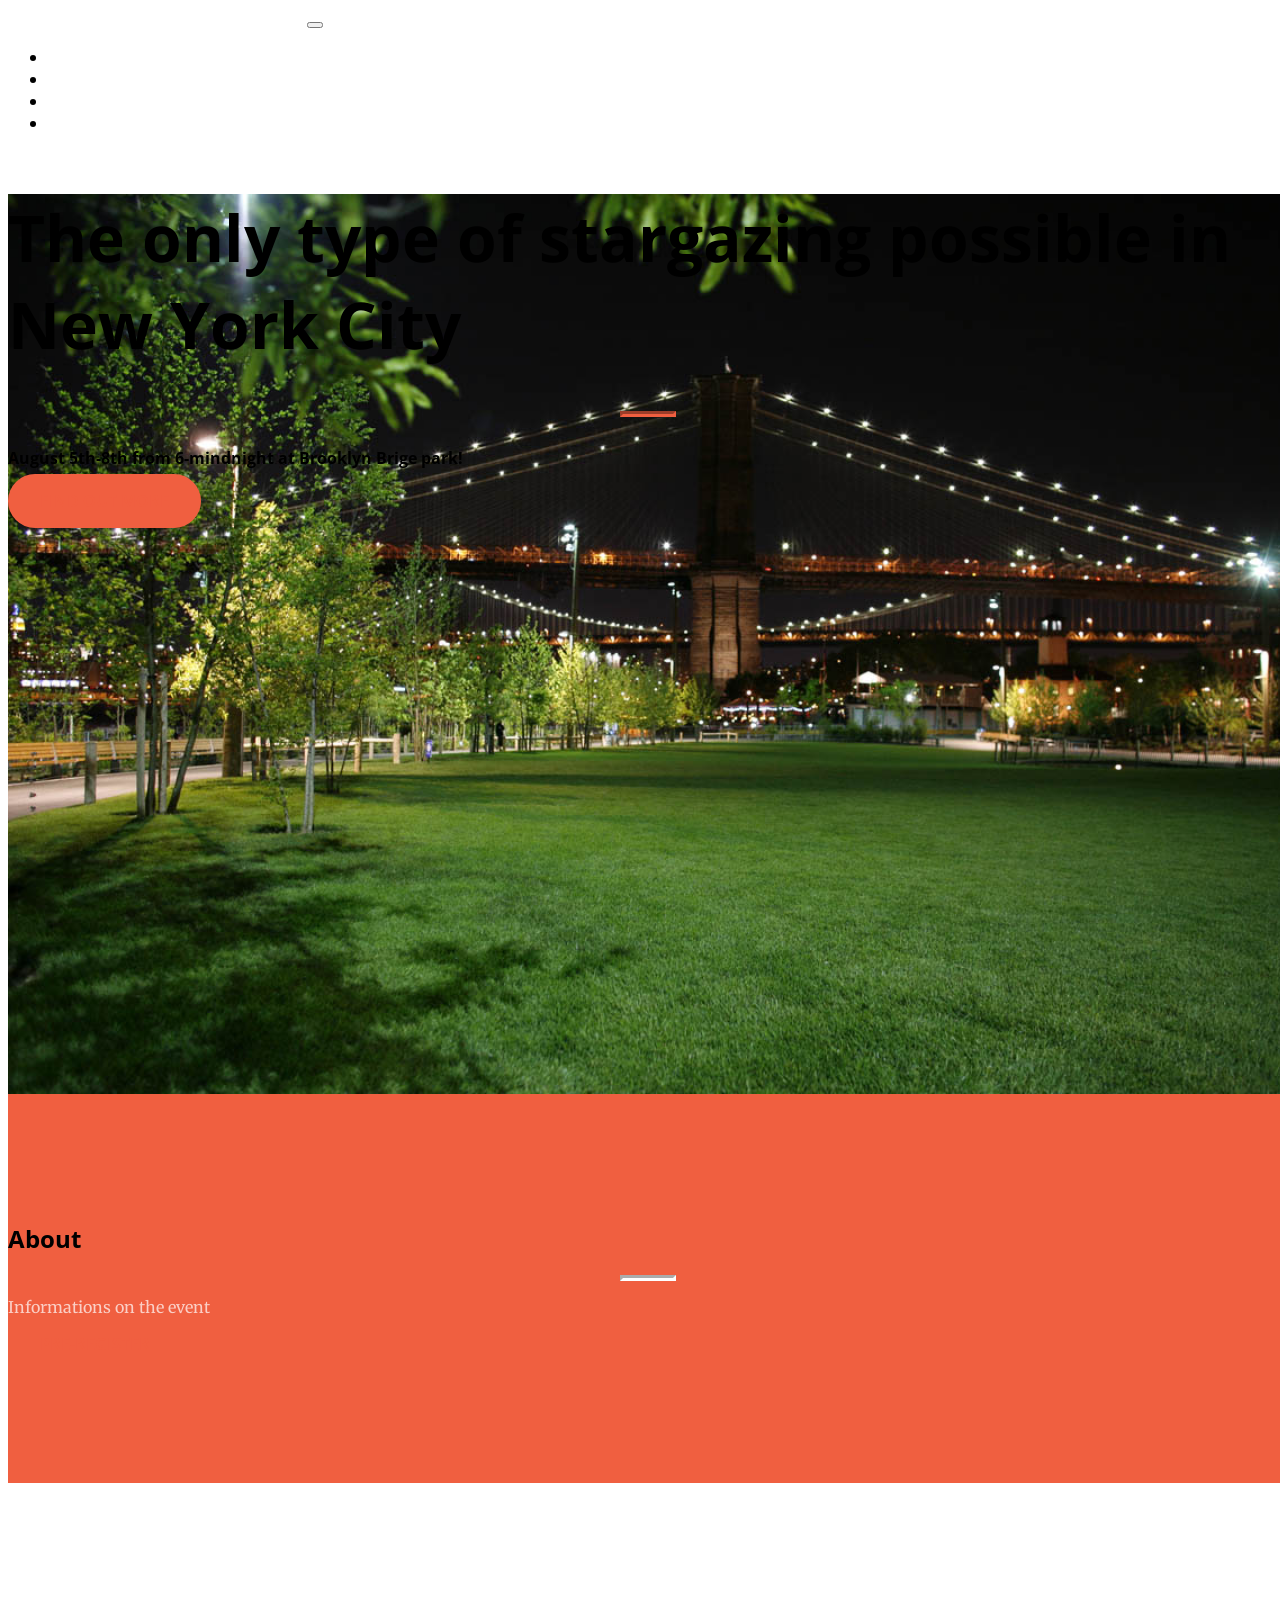
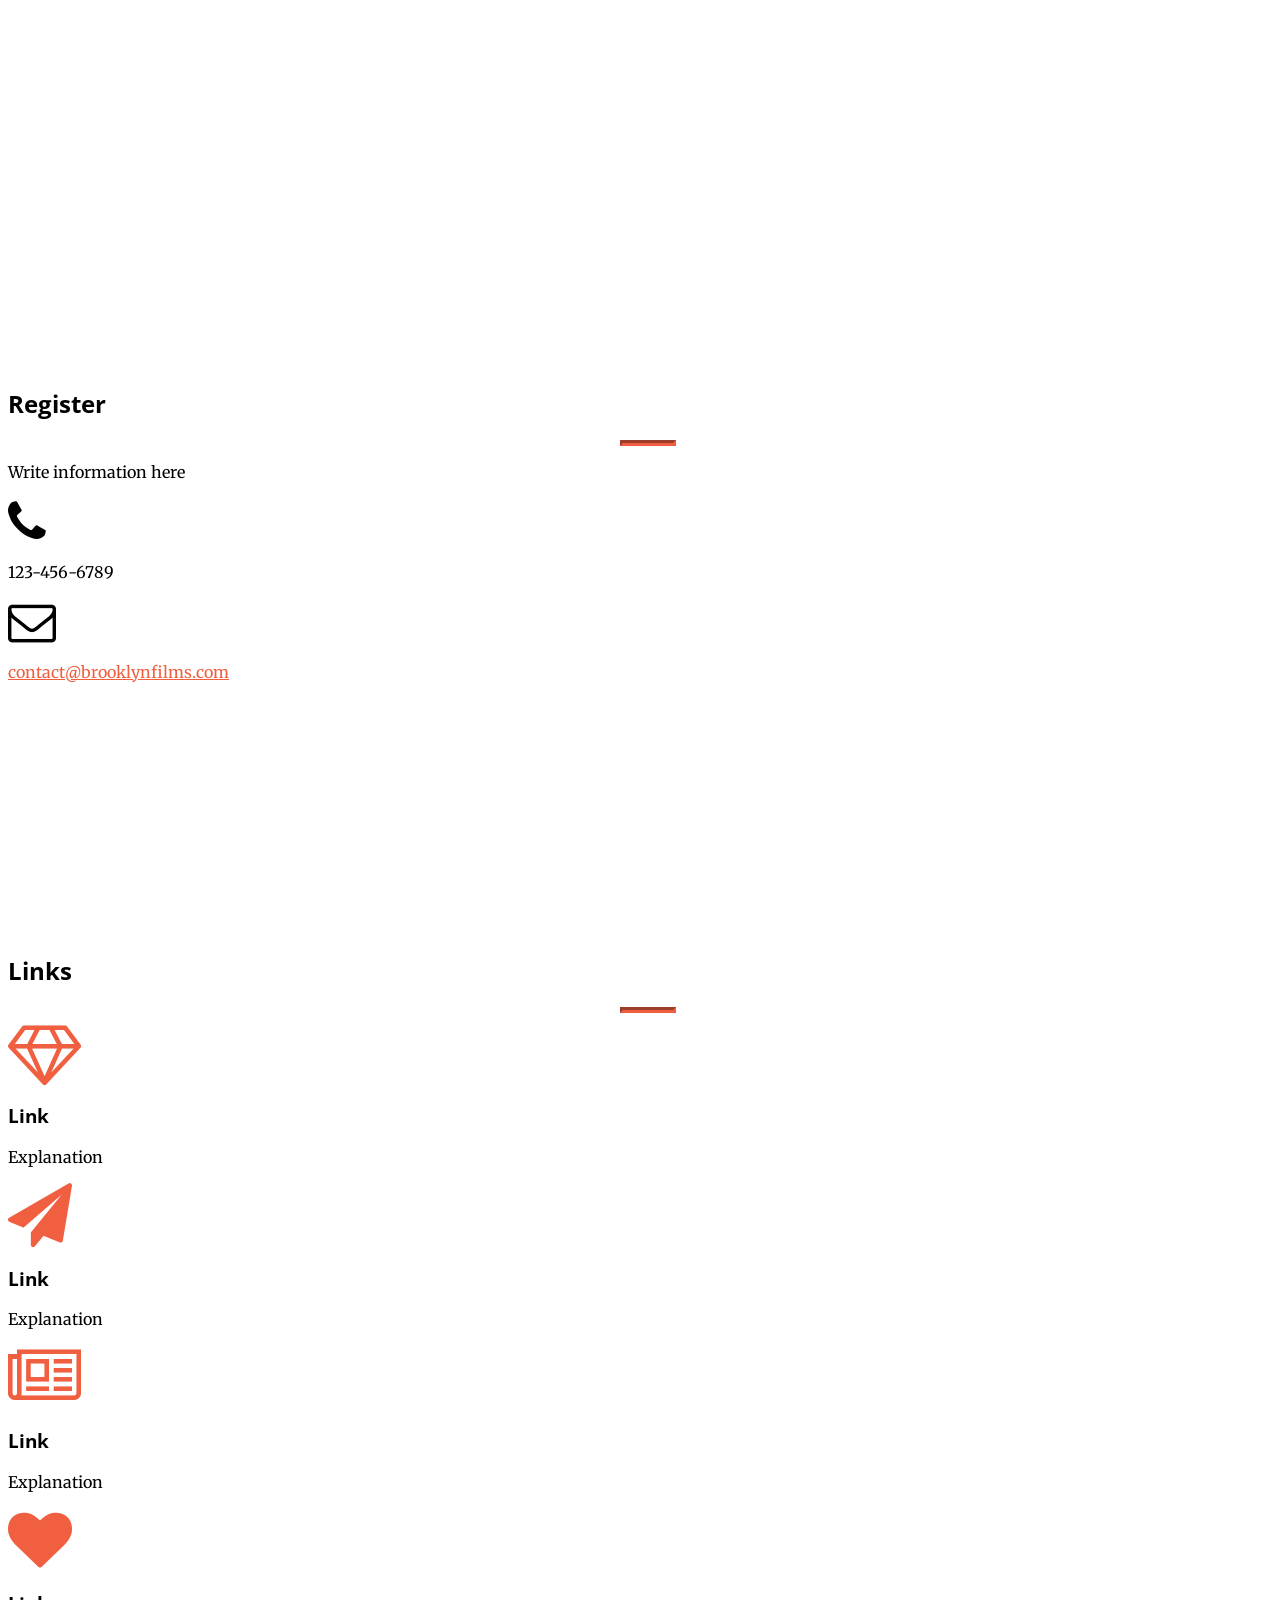
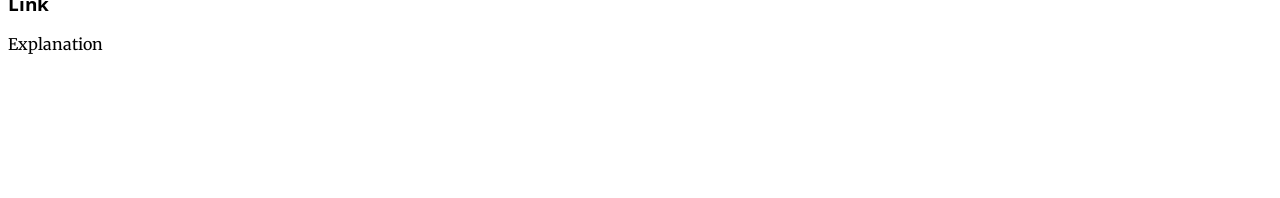
==== index.html @ 77ac8c04 "first commit" ====
<!DOCTYPE html>
<html lang="en">

  <head>

    <meta charset="utf-8">
    <meta name="viewport" content="width=device-width, initial-scale=1, shrink-to-fit=no">
    <meta name="description" content="">
    <meta name="author" content="">

    <title>Brooklyn Outdoor Film Festival</title>

    <!-- Bootstrap core CSS -->
    <link href="vendor/bootstrap/css/bootstrap.min.css" rel="stylesheet">

    <!-- Custom fonts for this template -->
    <link href="vendor/font-awesome/css/font-awesome.min.css" rel="stylesheet" type="text/css">
    <link href='https://fonts.googleapis.com/css?family=Open+Sans:300italic,400italic,600italic,700italic,800italic,400,300,600,700,800' rel='stylesheet' type='text/css'>
    <link href='https://fonts.googleapis.com/css?family=Merriweather:400,300,300italic,400italic,700,700italic,900,900italic' rel='stylesheet' type='text/css'>

    <!-- Plugin CSS -->
    <link href="vendor/magnific-popup/magnific-popup.css" rel="stylesheet">

    <!-- Custom styles for this template -->
    <link href="css/creative.css" rel="stylesheet">

  </head>

  <body id="page-top">

    <!-- Navigation -->
    <nav class="navbar navbar-expand-lg navbar-light fixed-top" id="mainNav">
      <div class="container">
        <a class="navbar-brand js-scroll-trigger" href="#page-top">Brooklyn Outdoor Film Festival</a>
        <button class="navbar-toggler navbar-toggler-right" type="button" data-toggle="collapse" data-target="#navbarResponsive" aria-controls="navbarResponsive" aria-expanded="false" aria-label="Toggle navigation">
          <span class="navbar-toggler-icon"></span>
        </button>
        <div class="collapse navbar-collapse" id="navbarResponsive">
          <ul class="navbar-nav ml-auto">
            <li class="nav-item">
              <a class="nav-link js-scroll-trigger" href="#about">About</a>
            </li>
            
            <li class="nav-item">
              <a class="nav-link js-scroll-trigger" href="#films">Films</a>
            </li>
            <li class="nav-item">
              <a class="nav-link js-scroll-trigger" href="#register">Register</a>
            </li><li class="nav-item">
              <a class="nav-link js-scroll-trigger" href="#links">links</a>
            </li>
          </ul>
        </div>
      </div>
    </nav>

    <header class="masthead text-center text-white d-flex">
      <div class="container my-auto">
        <div class="row">
          <div class="col-lg-10 mx-auto">
            <h1 class="text-uppercase">
              <strong>The only type of stargazing possible in New York City</strong>
            </h1>
            <hr>
          </div>
          <div class="col-lg-8 mx-auto">
            <h4 class=" mb-5">August 5th-8th from 6-mindnight at Brooklyn Brige park!</h4>
            <a class="btn btn-primary btn-xl js-scroll-trigger" href="#about">Find Out More</a>
          </div>
        </div>
      </div>
    </header>

    <section class="bg-primary" id="about">
      <div class="container">
        <div class="row">
          <div class="col-lg-8 mx-auto text-center">
            <h2 class="section-heading text-white">About</h2>
            <hr class="light my-4">
            <p class="text-faded mb-4">Informations on the event</p>
            <a class="btn btn-light btn-xl js-scroll-trigger" href="#contact">Pre-Register</a>
          </div>
        </div>
      </div>
    </section>

    

    <section class="p-0" id="films">
      <div class="container-fluid p-0">
        <div class="row no-gutters popup-gallery">
          <div class="col-lg-4 col-sm-6">
            <a class="portfolio-box" href="img/portfolio/fullsize/1.jpg">
              <img class="img-fluid" src="img/portfolio/thumbnails/1.jpg" alt="">
              <div class="portfolio-box-caption">
                <div class="portfolio-box-caption-content">
                  <div class="project-category text-faded">
                    Category
                  </div>
                  <div class="project-name">
                    Project Name
                  </div>
                </div>
              </div>
            </a>
          </div>
          <div class="col-lg-4 col-sm-6">
            <a class="portfolio-box" href="img/portfolio/fullsize/2.jpg">
              <img class="img-fluid" src="img/portfolio/thumbnails/2.jpg" alt="">
              <div class="portfolio-box-caption">
                <div class="portfolio-box-caption-content">
                  <div class="project-category text-faded">
                    Category
                  </div>
                  <div class="project-name">
                    Project Name
                  </div>
                </div>
              </div>
            </a>
          </div>
          <div class="col-lg-4 col-sm-6">
            <a class="portfolio-box" href="img/portfolio/fullsize/3.jpg">
              <img class="img-fluid" src="img/portfolio/thumbnails/3.jpg" alt="">
              <div class="portfolio-box-caption">
                <div class="portfolio-box-caption-content">
                  <div class="project-category text-faded">
                    Category
                  </div>
                  <div class="project-name">
                    Project Name
                  </div>
                </div>
              </div>
            </a>
          </div>
          <div class="col-lg-4 col-sm-6">
            <a class="portfolio-box" href="img/portfolio/fullsize/4.jpg">
              <img class="img-fluid" src="img/portfolio/thumbnails/4.jpg" alt="">
              <div class="portfolio-box-caption">
                <div class="portfolio-box-caption-content">
                  <div class="project-category text-faded">
                    Category
                  </div>
                  <div class="project-name">
                    Project Name
                  </div>
                </div>
              </div>
            </a>
          </div>
          <div class="col-lg-4 col-sm-6">
            <a class="portfolio-box" href="img/portfolio/fullsize/5.jpg">
              <img class="img-fluid" src="img/portfolio/thumbnails/5.jpg" alt="">
              <div class="portfolio-box-caption">
                <div class="portfolio-box-caption-content">
                  <div class="project-category text-faded">
                    Category
                  </div>
                  <div class="project-name">
                    Project Name
                  </div>
                </div>
              </div>
            </a>
          </div>
          <div class="col-lg-4 col-sm-6">
            <a class="portfolio-box" href="img/portfolio/fullsize/6.jpg">
              <img class="img-fluid" src="img/portfolio/thumbnails/6.jpg" alt="">
              <div class="portfolio-box-caption">
                <div class="portfolio-box-caption-content">
                  <div class="project-category text-faded">
                    Category
                  </div>
                  <div class="project-name">
                    Project Name
                  </div>
                </div>
              </div>
            </a>
          </div>
        </div>
      </div>
    </section>

    <section id="register">
      <div class="container">
        <div class="row">
          <div class="col-lg-8 mx-auto text-center">
            <h2 class="section-heading">Register</h2>
            <hr class="my-4">
            <p class="mb-5">Write information here</p>
          </div>
        </div>
        <div class="row">
          <div class="col-lg-4 ml-auto text-center">
            <i class="fa fa-phone fa-3x mb-3 sr-contact"></i>
            <p>123-456-6789</p>
          </div>
          <div class="col-lg-4 mr-auto text-center">
            <i class="fa fa-envelope-o fa-3x mb-3 sr-contact"></i>
            <p>
              <a href="mailto:your-email@your-domain.com">contact@brooklynfilms.com</a>
            </p>
          </div>
        </div>
      </div>
    </section>
    
    <section id="links">
      <div class="container">
        <div class="row">
          <div class="col-lg-12 text-center">
            <h2 class="section-heading">Links</h2>
            <hr class="my-4">
          </div>
        </div>
      </div>
      <div class="container">
        <div class="row">
          <div class="col-lg-3 col-md-6 text-center">
            <div class="service-box mt-5 mx-auto">
              <i class="fa fa-4x fa-diamond text-primary mb-3 sr-icons"></i>
              <h3 class="mb-3">Link</h3>
              <p class="text-muted mb-0">Explanation</p>
            </div>
          </div>
          <div class="col-lg-3 col-md-6 text-center">
            <div class="service-box mt-5 mx-auto">
              <i class="fa fa-4x fa-paper-plane text-primary mb-3 sr-icons"></i>
              <h3 class="mb-3">Link</h3>
              <p class="text-muted mb-0">Explanation</p>
            </div>
          </div>
          <div class="col-lg-3 col-md-6 text-center">
            <div class="service-box mt-5 mx-auto">
              <i class="fa fa-4x fa-newspaper-o text-primary mb-3 sr-icons"></i>
              <h3 class="mb-3">Link</h3>
              <p class="text-muted mb-0">Explanation</p>
            </div>
          </div>
          <div class="col-lg-3 col-md-6 text-center">
            <div class="service-box mt-5 mx-auto">
              <i class="fa fa-4x fa-heart text-primary mb-3 sr-icons"></i>
              <h3 class="mb-3">Link</h3>
              <p class="text-muted mb-0">Explanation</p>
            </div>
          </div>
        </div>
      </div>
    </section>
    <!-- Bootstrap core JavaScript -->
    <script src="vendor/jquery/jquery.min.js"></script>
    <script src="vendor/bootstrap/js/bootstrap.bundle.min.js"></script>

    <!-- Plugin JavaScript -->
    <script src="vendor/jquery-easing/jquery.easing.min.js"></script>
    <script src="vendor/scrollreveal/scrollreveal.min.js"></script>
    <script src="vendor/magnific-popup/jquery.magnific-popup.min.js"></script>

    <!-- Custom scripts for this template -->
    <script src="js/creative.js"></script>

  </body>

</html>
---- css/creative.css ----
body,
html {
  width: 100%;
  height: 100%;
}

body {
  font-family: 'Merriweather', 'Helvetica Neue', Arial, sans-serif;
}

hr {
  max-width: 50px;
  border-width: 3px;
  border-color: #F05F40;
}

hr.light {
  border-color: #fff;
}

a {
  color: #F05F40;
  -webkit-transition: all 0.2s;
  -moz-transition: all 0.2s;
  transition: all 0.2s;
}

a:hover {
  color: #f05f40;
}

h1,
h2,
h3,
h4,
h5,
h6 {
  font-family: 'Open Sans', 'Helvetica Neue', Arial, sans-serif;
}

.bg-primary {
  background-color: #F05F40 !important;
}

.bg-dark {
  background-color: #212529 !important;
}

.text-faded {
  color: rgba(255, 255, 255, 0.7);
}

section {
  padding: 8rem 0;
}

.section-heading {
  margin-top: 0;
}

::-moz-selection {
  color: #fff;
  background: #212529;
  text-shadow: none;
}

::selection {
  color: #fff;
  background: #212529;
  text-shadow: none;
}

img::selection {
  color: #fff;
  background: transparent;
}

img::-moz-selection {
  color: #fff;
  background: transparent;
}

#mainNav {
  border-bottom: 1px solid rgba(33, 37, 41, 0.1);
  background-color: #fff;
  font-family: 'Open Sans', 'Helvetica Neue', Arial, sans-serif;
  -webkit-transition: all 0.2s;
  -moz-transition: all 0.2s;
  transition: all 0.2s;
}

#mainNav .navbar-brand {
  font-weight: 700;
  text-transform: uppercase;
  color: #F05F40;
  font-family: 'Open Sans', 'Helvetica Neue', Arial, sans-serif;
}

#mainNav .navbar-brand:focus, #mainNav .navbar-brand:hover {
  color: #f05f40;
}

#mainNav .navbar-nav > li.nav-item > a.nav-link,
#mainNav .navbar-nav > li.nav-item > a.nav-link:focus {
  font-size: .9rem;
  font-weight: 700;
  text-transform: uppercase;
  color: #212529;
}

#mainNav .navbar-nav > li.nav-item > a.nav-link:hover,
#mainNav .navbar-nav > li.nav-item > a.nav-link:focus:hover {
  color: #F05F40;
}

#mainNav .navbar-nav > li.nav-item > a.nav-link.active,
#mainNav .navbar-nav > li.nav-item > a.nav-link:focus.active {
  color: #F05F40 !important;
  background-color: transparent;
}

#mainNav .navbar-nav > li.nav-item > a.nav-link.active:hover,
#mainNav .navbar-nav > li.nav-item > a.nav-link:focus.active:hover {
  background-color: transparent;
}

@media (min-width: 992px) {
  #mainNav {
    border-color: transparent;
    background-color: transparent;
  }
  #mainNav .navbar-brand {
    color: rgba(255, 255, 255, 0.7);
  }
  #mainNav .navbar-brand:focus, #mainNav .navbar-brand:hover {
    color: #fff;
  }
  #mainNav .navbar-nav > li.nav-item > a.nav-link {
    padding: 0.5rem 1rem;
  }
  #mainNav .navbar-nav > li.nav-item > a.nav-link,
  #mainNav .navbar-nav > li.nav-item > a.nav-link:focus {
    color: rgba(255, 255, 255, 0.7);
  }
  #mainNav .navbar-nav > li.nav-item > a.nav-link:hover,
  #mainNav .navbar-nav > li.nav-item > a.nav-link:focus:hover {
    color: #fff;
  }
  #mainNav.navbar-shrink {
    border-bottom: 1px solid rgba(33, 37, 41, 0.1);
    background-color: #fff;
  }
  #mainNav.navbar-shrink .navbar-brand {
    color: #F05F40;
  }
  #mainNav.navbar-shrink .navbar-brand:focus, #mainNav.navbar-shrink .navbar-brand:hover {
    color: #f05f40;
  }
  #mainNav.navbar-shrink .navbar-nav > li.nav-item > a.nav-link,
  #mainNav.navbar-shrink .navbar-nav > li.nav-item > a.nav-link:focus {
    color: #212529;
  }
  #mainNav.navbar-shrink .navbar-nav > li.nav-item > a.nav-link:hover,
  #mainNav.navbar-shrink .navbar-nav > li.nav-item > a.nav-link:focus:hover {
    color: #F05F40;
  }
}

header.masthead {
  padding-top: 10rem;
  padding-bottom: calc(10rem - 56px);
  background-image: url("../img/header.jpg");
  background-position: center center;
  -webkit-background-size: cover;
  -moz-background-size: cover;
  -o-background-size: cover;
  background-size: cover;
}

header.masthead hr {
  margin-top: 30px;
  margin-bottom: 30px;
}

header.masthead h1 {
  font-size: 2rem;
}

header.masthead p {
  font-weight: 300;
}

@media (min-width: 768px) {
  header.masthead p {
    font-size: 1.15rem;
  }
}

@media (min-width: 992px) {
  header.masthead {
    height: 100vh;
    min-height: 650px;
    padding-top: 0;
    padding-bottom: 0;
  }
  header.masthead h1 {
    font-size: 3rem;
  }
}

@media (min-width: 1200px) {
  header.masthead h1 {
    font-size: 4rem;
  }
}

.service-box {
  max-width: 400px;
}

.portfolio-box {
  position: relative;
  display: block;
  max-width: 650px;
  margin: 0 auto;
}

.portfolio-box .portfolio-box-caption {
  position: absolute;
  bottom: 0;
  display: block;
  width: 100%;
  height: 100%;
  text-align: center;
  opacity: 0;
  color: #fff;
  background: rgba(240, 95, 64, 0.9);
  -webkit-transition: all 0.2s;
  -moz-transition: all 0.2s;
  transition: all 0.2s;
}

.portfolio-box .portfolio-box-caption .portfolio-box-caption-content {
  position: absolute;
  top: 50%;
  width: 100%;
  transform: translateY(-50%);
  text-align: center;
}

.portfolio-box .portfolio-box-caption .portfolio-box-caption-content .project-category,
.portfolio-box .portfolio-box-caption .portfolio-box-caption-content .project-name {
  padding: 0 15px;
  font-family: 'Open Sans', 'Helvetica Neue', Arial, sans-serif;
}

.portfolio-box .portfolio-box-caption .portfolio-box-caption-content .project-category {
  font-size: 14px;
  font-weight: 600;
  text-transform: uppercase;
}

.portfolio-box .portfolio-box-caption .portfolio-box-caption-content .project-name {
  font-size: 18px;
}

.portfolio-box:hover .portfolio-box-caption {
  opacity: 1;
}

.portfolio-box:focus {
  outline: none;
}

@media (min-width: 768px) {
  .portfolio-box .portfolio-box-caption .portfolio-box-caption-content .project-category {
    font-size: 16px;
  }
  .portfolio-box .portfolio-box-caption .portfolio-box-caption-content .project-name {
    font-size: 22px;
  }
}

.text-primary {
  color: #F05F40 !important;
}

.btn {
  font-weight: 700;
  text-transform: uppercase;
  border: none;
  border-radius: 300px;
  font-family: 'Open Sans', 'Helvetica Neue', Arial, sans-serif;
}

.btn-xl {
  padding: 1rem 2rem;
}

.btn-primary {
  background-color: #F05F40;
  border-color: #F05F40;
}

.btn-primary:hover, .btn-primary:focus, .btn-primary:active {
  color: #fff;
  background-color: #ee4b28 !important;
}

.btn-primary:active, .btn-primary:focus {
  box-shadow: 0 0 0 0.2rem rgba(240, 95, 64, 0.5) !important;
}
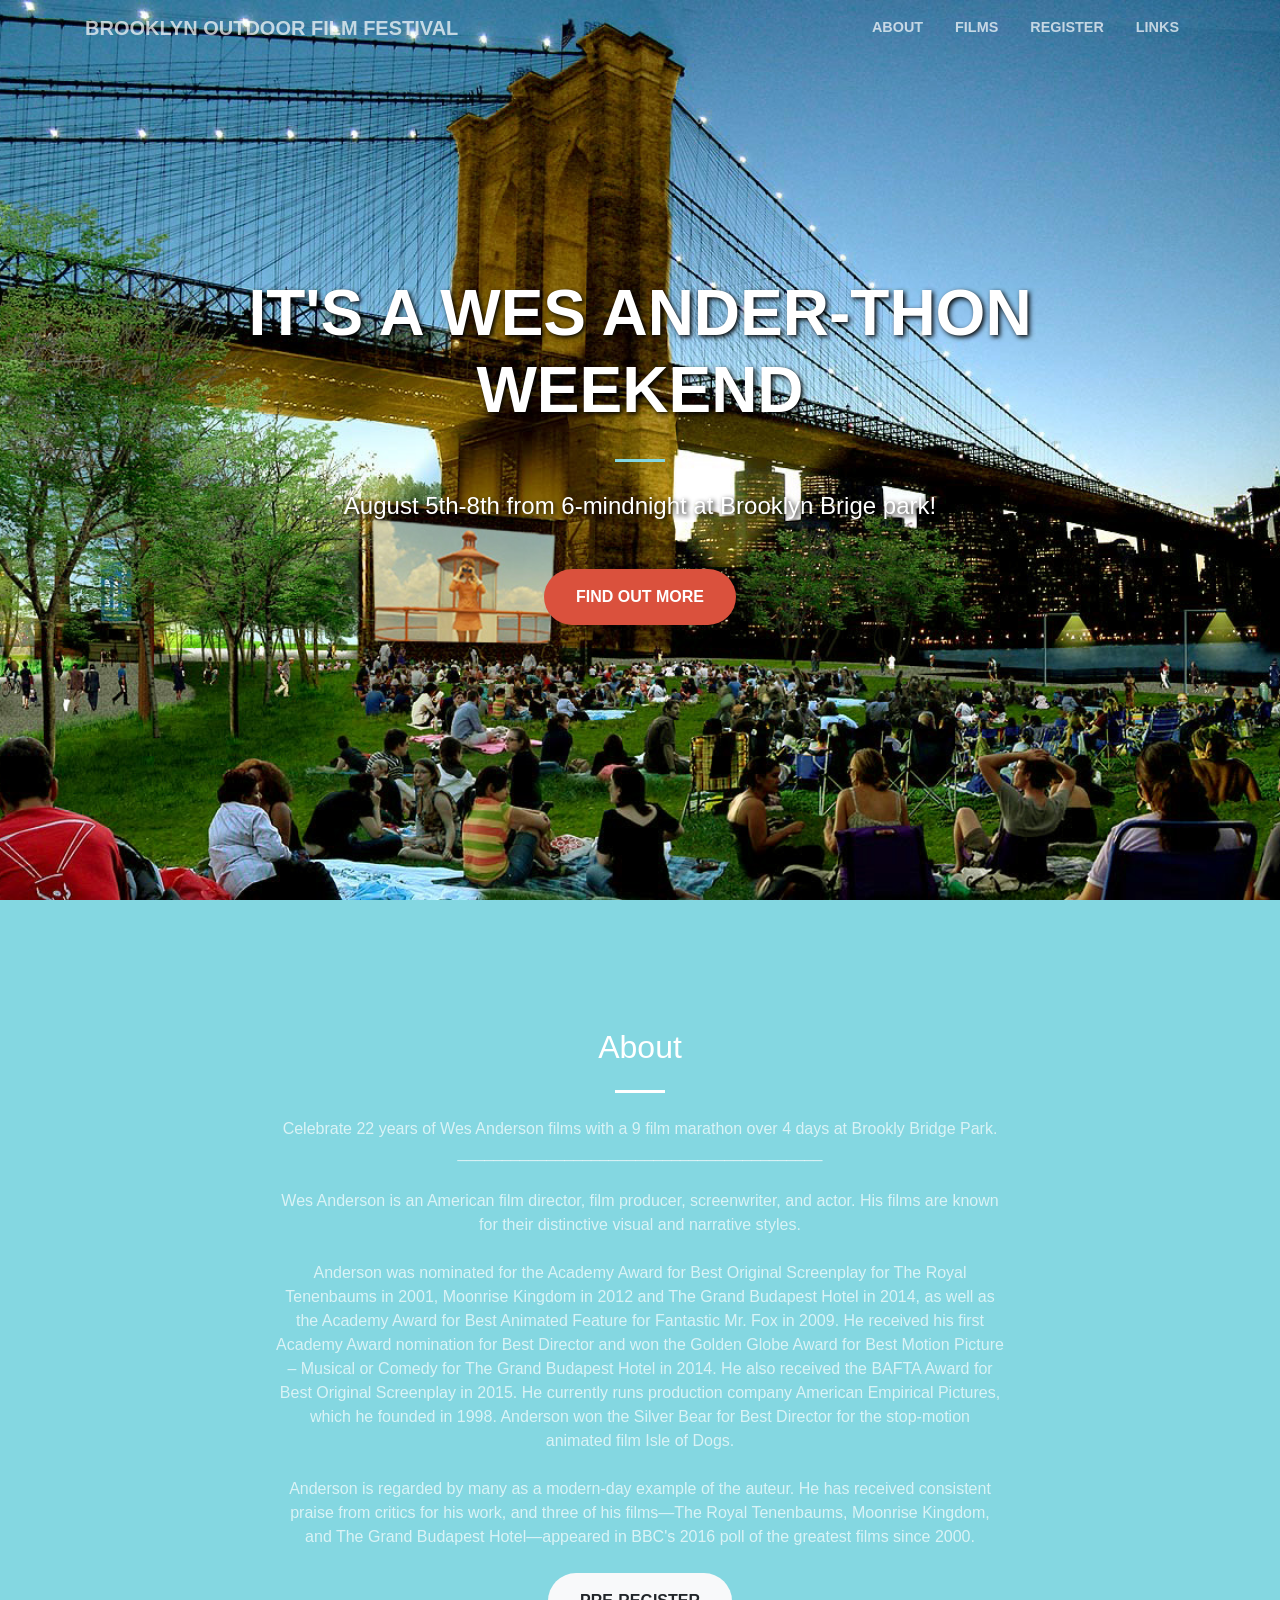
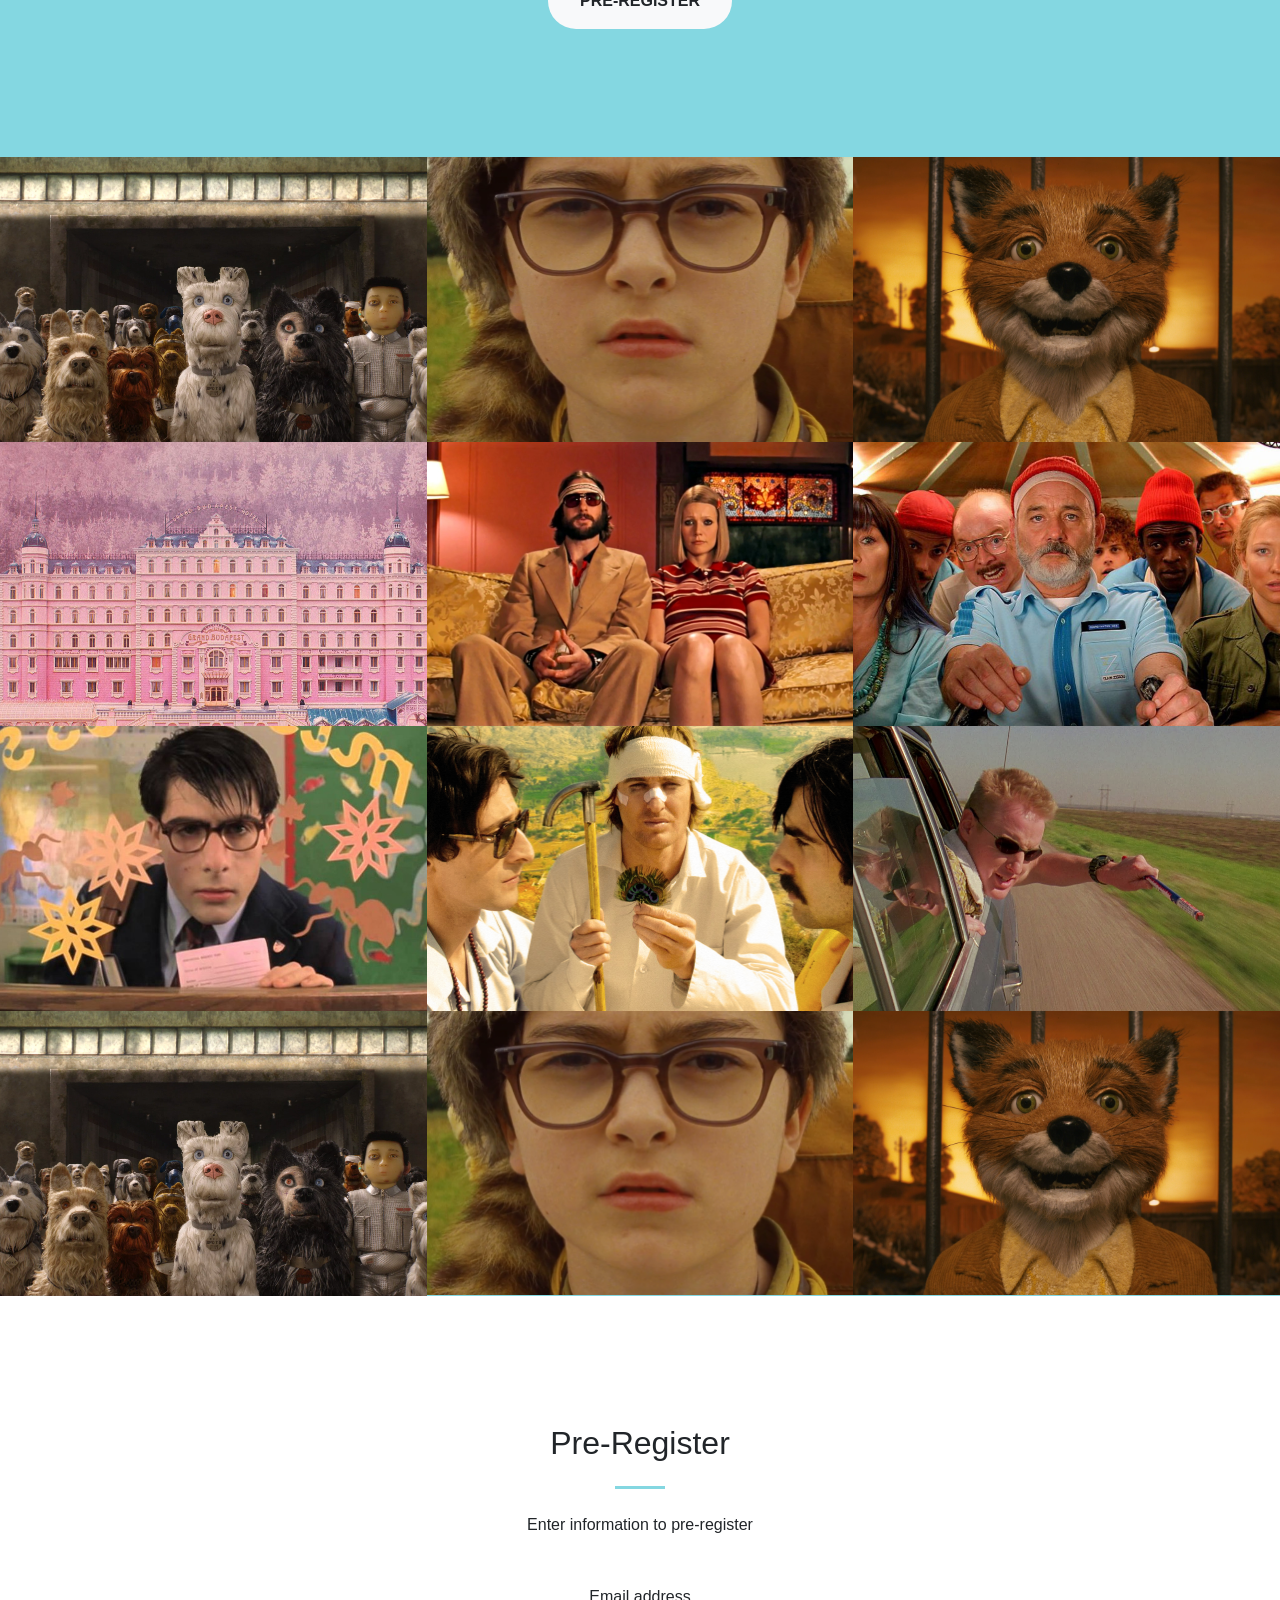
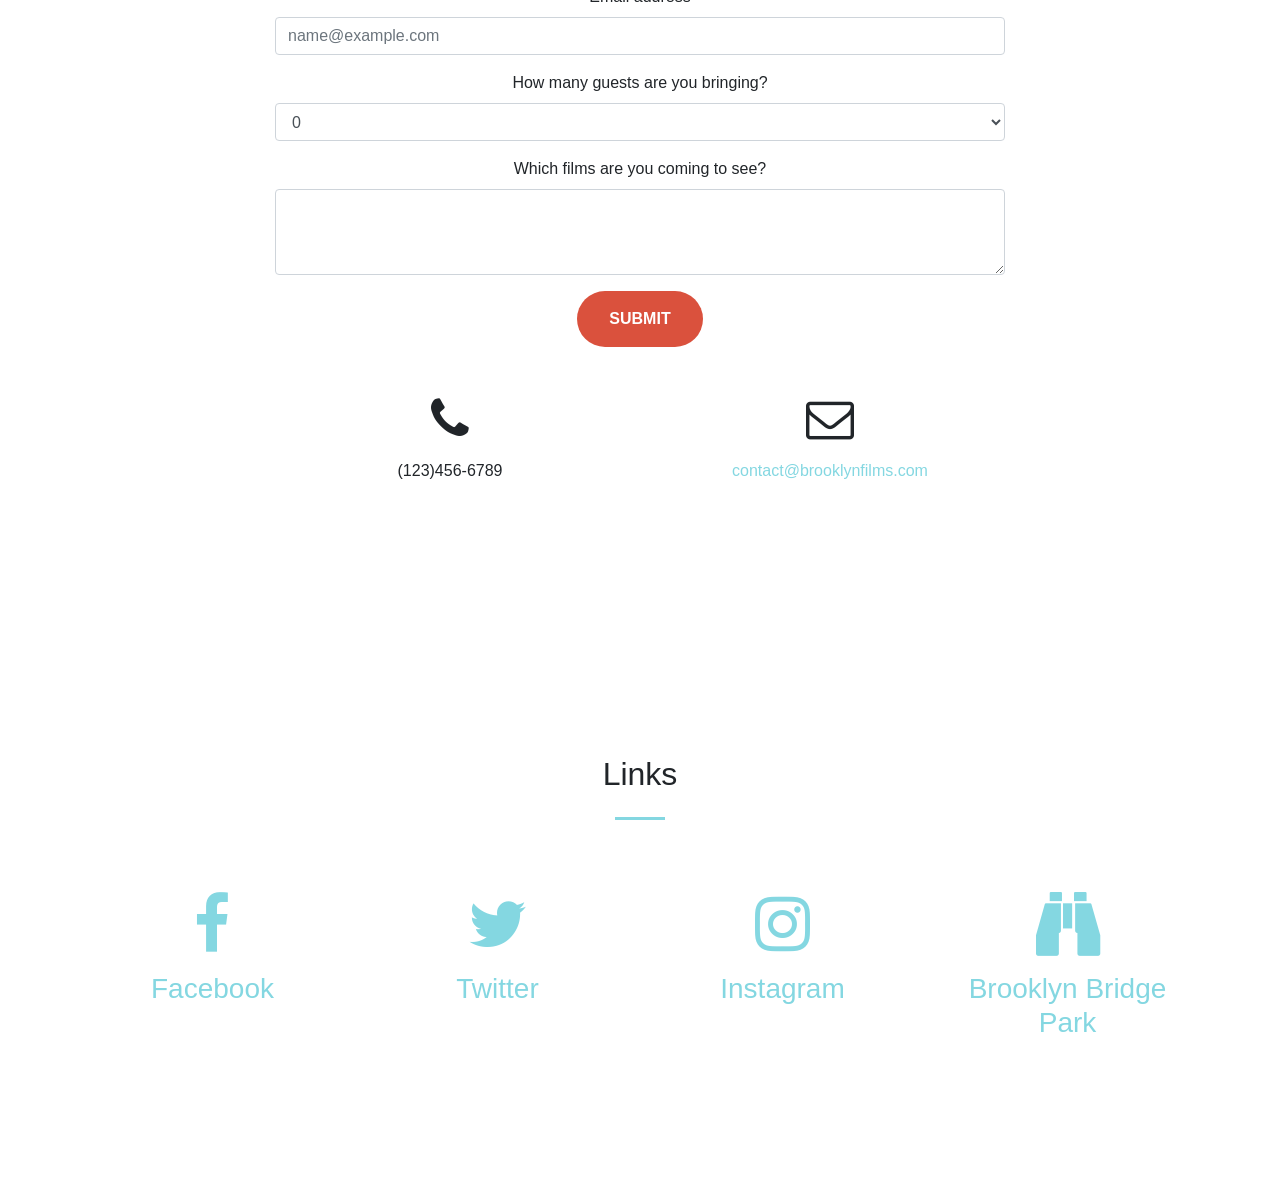
==== commit dfef2b93: "v2" ====
--- a/index.html
+++ b/index.html
@@ -5,30 +5,18 @@
 
     <meta charset="utf-8">
     <meta name="viewport" content="width=device-width, initial-scale=1, shrink-to-fit=no">
-    <meta name="description" content="">
-    <meta name="author" content="">
 
     <title>Brooklyn Outdoor Film Festival</title>
-
-    <!-- Bootstrap core CSS -->
-    <link href="vendor/bootstrap/css/bootstrap.min.css" rel="stylesheet">
-
-    <!-- Custom fonts for this template -->
+    
+   
+    <link href="css/bootstrap.css" rel="stylesheet">
     <link href="vendor/font-awesome/css/font-awesome.min.css" rel="stylesheet" type="text/css">
-    <link href='https://fonts.googleapis.com/css?family=Open+Sans:300italic,400italic,600italic,700italic,800italic,400,300,600,700,800' rel='stylesheet' type='text/css'>
-    <link href='https://fonts.googleapis.com/css?family=Merriweather:400,300,300italic,400italic,700,700italic,900,900italic' rel='stylesheet' type='text/css'>
-
-    <!-- Plugin CSS -->
-    <link href="vendor/magnific-popup/magnific-popup.css" rel="stylesheet">
-
-    <!-- Custom styles for this template -->
-    <link href="css/creative.css" rel="stylesheet">
+    <link href="css/filmfestival.css" rel="stylesheet">
 
   </head>
 
   <body id="page-top">
-
-    <!-- Navigation -->
+        <!-- Navigation -->
     <nav class="navbar navbar-expand-lg navbar-light fixed-top" id="mainNav">
       <div class="container">
         <a class="navbar-brand js-scroll-trigger" href="#page-top">Brooklyn Outdoor Film Festival</a>
@@ -58,13 +46,13 @@
       <div class="container my-auto">
         <div class="row">
           <div class="col-lg-10 mx-auto">
-            <h1 class="text-uppercase">
-              <strong>The only type of stargazing possible in New York City</strong>
+            <h1 class="text-uppercase text">
+              <strong class="textshaddow">It's a Wes Ander-thon Weekend</strong>
             </h1>
             <hr>
           </div>
           <div class="col-lg-8 mx-auto">
-            <h4 class=" mb-5">August 5th-8th from 6-mindnight at Brooklyn Brige park!</h4>
+            <h4 class="mb-5 textshaddow">August 5th-8th from 6-mindnight at Brooklyn Brige park!</h4>
             <a class="btn btn-primary btn-xl js-scroll-trigger" href="#about">Find Out More</a>
           </div>
         </div>
@@ -77,8 +65,15 @@
           <div class="col-lg-8 mx-auto text-center">
             <h2 class="section-heading text-white">About</h2>
             <hr class="light my-4">
-            <p class="text-faded mb-4">Informations on the event</p>
-            <a class="btn btn-light btn-xl js-scroll-trigger" href="#contact">Pre-Register</a>
+            <p class="text-faded mb-4">Celebrate 22 years of Wes Anderson films with a 9 film marathon over 4 days at Brookly Bridge Park. 
+              <br/>_________________________________________<br/><br/>
+              Wes Anderson is an American film director, film producer, screenwriter, and actor. His films are known for their distinctive visual and narrative styles.
+              <br><br/>
+              Anderson was nominated for the Academy Award for Best Original Screenplay for The Royal Tenenbaums in 2001, Moonrise Kingdom in 2012 and The Grand Budapest Hotel in 2014, as well as the Academy Award for Best Animated Feature for Fantastic Mr. Fox in 2009. He received his first Academy Award nomination for Best Director and won the Golden Globe Award for Best Motion Picture – Musical or Comedy for The Grand Budapest Hotel in 2014. He also received the BAFTA Award for Best Original Screenplay in 2015. He currently runs production company American Empirical Pictures, which he founded in 1998. Anderson won the Silver Bear for Best Director for the stop-motion animated film Isle of Dogs.
+              <br><br/>
+              Anderson is regarded by many as a modern-day example of the auteur. He has received consistent praise from critics for his work, and three of his films—The Royal Tenenbaums, Moonrise Kingdom, and The Grand Budapest Hotel—appeared in BBC's 2016 poll of the greatest films since 2000.
+             </p>
+            <a class="btn btn-light btn-xl js-scroll-trigger" href="#register">Pre-Register</a>
           </div>
         </div>
       </div>
@@ -86,116 +81,499 @@
 
     
 
-    <section class="p-0" id="films">
+    <section class="p-0 bg-primary" id="films">
       <div class="container-fluid p-0">
         <div class="row no-gutters popup-gallery">
-          <div class="col-lg-4 col-sm-6">
-            <a class="portfolio-box" href="img/portfolio/fullsize/1.jpg">
-              <img class="img-fluid" src="img/portfolio/thumbnails/1.jpg" alt="">
-              <div class="portfolio-box-caption">
-                <div class="portfolio-box-caption-content">
-                  <div class="project-category text-faded">
-                    Category
-                  </div>
-                  <div class="project-name">
-                    Project Name
-                  </div>
-                </div>
-              </div>
-            </a>
-          </div>
-          <div class="col-lg-4 col-sm-6">
-            <a class="portfolio-box" href="img/portfolio/fullsize/2.jpg">
-              <img class="img-fluid" src="img/portfolio/thumbnails/2.jpg" alt="">
-              <div class="portfolio-box-caption">
-                <div class="portfolio-box-caption-content">
-                  <div class="project-category text-faded">
-                    Category
-                  </div>
-                  <div class="project-name">
-                    Project Name
-                  </div>
-                </div>
-              </div>
-            </a>
-          </div>
-          <div class="col-lg-4 col-sm-6">
-            <a class="portfolio-box" href="img/portfolio/fullsize/3.jpg">
-              <img class="img-fluid" src="img/portfolio/thumbnails/3.jpg" alt="">
-              <div class="portfolio-box-caption">
-                <div class="portfolio-box-caption-content">
-                  <div class="project-category text-faded">
-                    Category
-                  </div>
-                  <div class="project-name">
-                    Project Name
-                  </div>
-                </div>
-              </div>
-            </a>
-          </div>
-          <div class="col-lg-4 col-sm-6">
-            <a class="portfolio-box" href="img/portfolio/fullsize/4.jpg">
-              <img class="img-fluid" src="img/portfolio/thumbnails/4.jpg" alt="">
-              <div class="portfolio-box-caption">
-                <div class="portfolio-box-caption-content">
-                  <div class="project-category text-faded">
-                    Category
-                  </div>
-                  <div class="project-name">
-                    Project Name
-                  </div>
-                </div>
-              </div>
-            </a>
-          </div>
-          <div class="col-lg-4 col-sm-6">
-            <a class="portfolio-box" href="img/portfolio/fullsize/5.jpg">
-              <img class="img-fluid" src="img/portfolio/thumbnails/5.jpg" alt="">
-              <div class="portfolio-box-caption">
-                <div class="portfolio-box-caption-content">
-                  <div class="project-category text-faded">
-                    Category
-                  </div>
-                  <div class="project-name">
-                    Project Name
-                  </div>
-                </div>
-              </div>
-            </a>
-          </div>
-          <div class="col-lg-4 col-sm-6">
-            <a class="portfolio-box" href="img/portfolio/fullsize/6.jpg">
-              <img class="img-fluid" src="img/portfolio/thumbnails/6.jpg" alt="">
-              <div class="portfolio-box-caption">
-                <div class="portfolio-box-caption-content">
-                  <div class="project-category text-faded">
-                    Category
-                  </div>
-                  <div class="project-name">
-                    Project Name
-                  </div>
-                </div>
-              </div>
-            </a>
-          </div>
-        </div>
-      </div>
+
+            <!-- <div class="col-lg-12 text-center"><h2 class="section-heading text-white">August 5th</h2></div> -->
+
+          <div class="col-lg-4 col-sm-6">
+            <a class="portfolio-box" data-toggle="modal" data-target="#islemodal">
+              <img class="img-fluid" src="img/films/isleofdogs.png" alt="">
+              <div class="portfolio-box-caption">
+                <div class="portfolio-box-caption-content">
+                  <div class="project-category text-faded">
+                    Isle of Dogs
+                  </div>
+                  <div class="project-name">
+                   <br/> August 5th 6:00 pm
+
+                  </div>
+                </div>
+              </div>
+            </a>
+          </div>
+
+          <div class="col-lg-4 col-sm-6">
+              <a class="portfolio-box" data-toggle="modal" data-target="#moonrisemodal">
+              <img class="img-fluid" src="img/films/moonrise.png" alt="">
+              <div class="portfolio-box-caption">
+                <div class="portfolio-box-caption-content">
+                  <div class="project-category text-faded">
+                      Moonrise Kingdom
+                  </div>
+                  <div class="project-name">
+                      <br/> August 5th 8:00 pm
+                  </div>
+                </div>
+              </div>
+            </a>
+          </div>
+
+          <div class="col-lg-4 col-sm-6">
+              <a class="portfolio-box" data-toggle="modal" data-target="#foxmodal">
+              <img class="img-fluid" src="img/films/mrfox.png" alt="">
+              <div class="portfolio-box-caption">
+                <div class="portfolio-box-caption-content">
+                  <div class="project-category text-faded">
+                      Fantastic Mr. Fox
+                  </div>
+                  <div class="project-name">
+                      <br/> August 5th 10:00 pm
+                  </div>
+                </div>
+              </div>
+            </a>
+          </div>
+          <!-- <div class="col-lg-12 text-center"><h2 class="section-heading text-white">August 6th</h2></div> -->
+
+          <div class="col-lg-4 col-sm-6">
+              <a class="portfolio-box" data-toggle="modal" data-target="#budapestmodal">
+                <img class="img-fluid" src="img/films/grandbudapest.png" alt="">
+                <div class="portfolio-box-caption">
+                  <div class="portfolio-box-caption-content">
+                    <div class="project-category text-faded">
+                        The Grand Budapest Hotel
+                    </div>
+                    <div class="project-name">
+                        <br/> August 6th 6:00 pm
+                    </div>
+                  </div>
+                </div>
+              </a>
+            </div>
+
+          <div class="col-lg-4 col-sm-6">
+              <a class="portfolio-box" data-toggle="modal" data-target="#royalmodal">
+              <img class="img-fluid" src="img/films/royal.png" alt="">
+              <div class="portfolio-box-caption">
+                <div class="portfolio-box-caption-content">
+                  <div class="project-category text-faded">
+                      The Royal Tenenbaums
+                  </div>
+                  <div class="project-name">
+                      <br/> August 6th 8:00 pm
+                  </div>
+                </div>
+              </div>
+            </a>
+          </div>
+
+          <div class="col-lg-4 col-sm-6">
+              <a class="portfolio-box" data-toggle="modal" data-target="#aquaticmodal">
+              <img class="img-fluid" src="img/films/aquatic.png" alt="">
+              <div class="portfolio-box-caption">
+                <div class="portfolio-box-caption-content">
+                  <div class="project-category text-faded">
+                      The Life Aquatic with Steve Zissou
+                  </div>
+                  <div class="project-name">
+                      <br/> August 6th 10:00 pm
+                  </div>
+                </div>
+              </div>
+            </a>
+          </div>
+
+
+          <div class="col-lg-4 col-sm-6">
+              <a class="portfolio-box" data-toggle="modal" data-target="#rushmoremodal">
+              <img class="img-fluid" src="img/films/rushmore.png" alt="">
+              <div class="portfolio-box-caption">
+                <div class="portfolio-box-caption-content">
+                  <div class="project-category text-faded">
+                      Rushmore
+                  </div>
+                  <div class="project-name">
+                      <br/> August 7th 6:00 pm
+                  </div>
+                </div>
+              </div>
+            </a>
+          </div>
+
+          <div class="col-lg-4 col-sm-6">
+              <a class="portfolio-box" data-toggle="modal" data-target="#limitedmodal">
+              <img class="img-fluid" src="img/films/limited.png" alt="">
+              <div class="portfolio-box-caption">
+                <div class="portfolio-box-caption-content">
+                  <div class="project-category text-faded">
+                      The Darjeeling Limited
+                  </div>
+                  <div class="project-name">
+                      <br/> August 7th 8:00 pm
+                  </div>
+                </div>
+              </div>
+            </a>
+          </div>
+
+          <div class="col-lg-4 col-sm-6">
+              <a class="portfolio-box" data-toggle="modal" data-target="#bottlerocketmodal">
+              <img class="img-fluid" src="img/films/bottlerocket.png" alt="">
+              <div class="portfolio-box-caption">
+                <div class="portfolio-box-caption-content">
+                  <div class="project-category text-faded">
+                      Bottle Rocket
+                  </div>
+                  <div class="project-name">
+                      <br/> August 7th 10:00 pm
+                  </div>
+                </div>
+              </div>
+            </a>
+          </div>
+
+          <!-- <div class="col-lg-12 text-center"><h2 class="section-heading text-white">August 8th (Encore Presentations)</h2></div> -->
+
+          <div class="col-lg-4 col-sm-6">
+            <a class="portfolio-box" data-toggle="modal" data-target="#islemodal">
+              <img class="img-fluid" src="img/films/isleofdogs.png" alt="">
+              <div class="portfolio-box-caption">
+                <div class="portfolio-box-caption-content">
+                  <div class="project-category text-faded">
+                    Isle of Dogs
+                  </div>
+                  <div class="project-name">
+                   <br/> August 8th 6:00 pm<br/>(Encore Presentation)
+                  </div>
+                </div>
+              </div>
+            </a>
+          </div>
+
+          <div class="col-lg-4 col-sm-6">
+              <a class="portfolio-box" data-toggle="modal" data-target="#moonrisemodal">
+              <img class="img-fluid" src="img/films/moonrise.png" alt="">
+              <div class="portfolio-box-caption">
+                <div class="portfolio-box-caption-content">
+                  <div class="project-category text-faded">
+                      Moonrise Kingdom
+                  </div>
+                  <div class="project-name">
+                      <br/> August 8th 8:00 pm<br/>(Encore Presentation)                  </div>
+                </div>
+              </div>
+            </a>
+          </div>
+
+          <div class="col-lg-4 col-sm-6">
+              <a class="portfolio-box" data-toggle="modal" data-target="#foxmodal">
+              <img class="img-fluid" src="img/films/mrfox.png" alt="">
+              <div class="portfolio-box-caption">
+                <div class="portfolio-box-caption-content">
+                  <div class="project-category text-faded">
+                      Fantastic Mr. Fox
+                  </div>
+                  <div class="project-name">
+                      <br/> August 8th 10:00 pm<br/>(Encore Presentation)
+                  </div>
+                </div>
+              </div>
+            </a>
+          </div>
     </section>
 
+
+
+    <!-- Isle of Dogs Modal -->
+    <div class="modal" id="islemodal">
+      <div class="modal-dialog">
+        <div class="modal-content">
+    
+          <!-- Modal Header -->
+          <div class="modal-header">
+            <h4 class="modal-title">Isle Of Dogs</h4>
+            <button type="button" class="close" data-dismiss="modal">&times;</button>
+          </div>
+    
+          <!-- Modal body -->
+          <div class="modal-body">
+              <iframe width="100%" height="250" src="https://www.youtube.com/embed/dt__kig8PVU" frameborder="0" allow="autoplay; encrypted-media" allowfullscreen></iframe>
+              <br/><br/>
+              When, by executive decree, all the canine pets of Megasaki City are exiled to a vast garbage-dump called Trash Island, 12-year-old Atari sets off alone in a miniature Junior-Turbo Prop and flies across the river in search of his bodyguard-dog, Spots. There, with the assistance of a pack of newly-found mongrel friends, he begins an epic journey that will decide the fate and future of the entire Prefecture.
+          </div>
+    
+          <!-- Modal footer -->
+          <div class="modal-footer">
+            <button type="button" class="btn btn-danger" data-dismiss="modal">Close</button>
+          </div>
+    
+        </div>
+      </div>
+    </div>
+
+    <!-- Budapest Modal -->
+    <div class="modal" id="budapestmodal">
+        <div class="modal-dialog">
+          <div class="modal-content">
+      
+            <!-- Modal Header -->
+            <div class="modal-header">
+              <h4 class="modal-title">The Grand Budapest Hotel</h4>
+              <button type="button" class="close" data-dismiss="modal">&times;</button>
+            </div>
+      
+            <!-- Modal body -->
+            <div class="modal-body">
+                <iframe width="100%" height="250" src="https://www.youtube.com/embed/1Fg5iWmQjwk" frameborder="0" allow="autoplay; encrypted-media" allowfullscreen></iframe>
+                <br/><br/>
+                In the 1930s, the Grand Budapest Hotel is a popular European ski resort, presided over by concierge Gustave H. (Ralph Fiennes). Zero, a junior lobby boy, becomes Gustave's friend and protege. Gustave prides himself on providing first-class service to the hotel's guests, including satisfying the sexual needs of the many elderly women who stay there. When one of Gustave's lovers dies mysteriously, Gustave finds himself the recipient of a priceless painting and the chief suspect in her murder.
+              </div>
+      
+            <!-- Modal footer -->
+            <div class="modal-footer">
+              <button type="button" class="btn btn-danger" data-dismiss="modal">Close</button>
+            </div>
+      
+          </div>
+        </div>
+      </div>
+
+      <!-- Moonrise Kingdom Modal -->
+    <div class="modal" id="moonrisemodal">
+        <div class="modal-dialog">
+          <div class="modal-content">
+      
+            <!-- Modal Header -->
+            <div class="modal-header">
+              <h4 class="modal-title">Moonrise Kingdom</h4>
+              <button type="button" class="close" data-dismiss="modal">&times;</button>
+            </div>
+      
+            <!-- Modal body -->
+            <div class="modal-body">
+                <iframe width="100%" height="250" src="https://www.youtube.com/embed/7N8wkVA4_8s" frameborder="0" allow="autoplay; encrypted-media" allowfullscreen></iframe>
+                <br/><br/>
+                The year is 1965, and the residents of New Penzance, an island off the coast of New England, inhabit a community that seems untouched by some of the bad things going on in the rest of the world. Twelve-year-olds Sam (Jared Gilman) and Suzy (Kara Hayward) have fallen in love and decide to run away. But a violent storm is approaching the island, forcing a group of quirky adults (Bruce Willis, Edward Norton, Bill Murray) to mobilize a search party and find the youths before calamity strikes.
+              </div>
+      
+            <!-- Modal footer -->
+            <div class="modal-footer">
+              <button type="button" class="btn btn-danger" data-dismiss="modal">Close</button>
+            </div>
+      
+          </div>
+        </div>
+      </div>
+
+      <!-- Fantastic Mr. Fox Modal -->
+    <div class="modal" id="foxmodal">
+        <div class="modal-dialog">
+          <div class="modal-content">
+      
+            <!-- Modal Header -->
+            <div class="modal-header">
+              <h4 class="modal-title">Fantastic Mr. Fox</h4>
+              <button type="button" class="close" data-dismiss="modal">&times;</button>
+            </div>
+      
+            <!-- Modal body -->
+            <div class="modal-body">
+                <iframe width="100%" height="250" src="https://www.youtube.com/embed/n2igjYFojUo" frameborder="0" allow="autoplay; encrypted-media" allowfullscreen></iframe>
+                <br/><br/>
+                After 12 years of bucolic bliss, Mr. Fox (George Clooney) breaks a promise to his wife (Meryl Streep) and raids the farms of their human neighbors, Boggis, Bunce and Bean. Giving in to his animal instincts endangers not only his marriage but also the lives of his family and their animal friends. When the farmers force Mr. Fox and company deep underground, he has to resort to his natural craftiness to rise above the opposition.
+              </div>
+      
+            <!-- Modal footer -->
+            <div class="modal-footer">
+              <button type="button" class="btn btn-danger" data-dismiss="modal">Close</button>
+            </div>
+      
+          </div>
+        </div>
+      </div>
+
+        <!--The Royal Tenenbaums Modal -->
+    <div class="modal" id="royalmodal">
+        <div class="modal-dialog">
+          <div class="modal-content">
+      
+            <!-- Modal Header -->
+            <div class="modal-header">
+              <h4 class="modal-title">The Royal Tenenbaums</h4>
+              <button type="button" class="close" data-dismiss="modal">&times;</button>
+            </div>
+      
+            <!-- Modal body -->
+            <div class="modal-body">
+                <iframe width="100%" height="250" src="https://www.youtube.com/embed/caMgokYWboU" frameborder="0" allow="autoplay; encrypted-media" allowfullscreen></iframe>
+                <br/><br/>
+                Royal Tenenbaum and his wife Etheline had three children and then they separated. All three children are extraordinary --- all geniuses. Virtually all memory of the brilliance of the young Tenenbaums was subsequently erased by two decades of betrayal, failure, and disaster. Most of this was generally considered to be their father's fault. "The Royal Tenenbaums" is the story of the family's sudden, unexpected reunion one recent winter.
+              </div>
+      
+            <!-- Modal footer -->
+            <div class="modal-footer">
+              <button type="button" class="btn btn-danger" data-dismiss="modal">Close</button>
+            </div>
+      
+          </div>
+        </div>
+      </div>
+
+        <!--The Life Aquatic with Steve Zissou Modal -->
+    <div class="modal" id="aquaticmodal">
+        <div class="modal-dialog">
+          <div class="modal-content">
+      
+            <!-- Modal Header -->
+            <div class="modal-header">
+              <h4 class="modal-title">The Life Aquatic with Steve Zissou</h4>
+              <button type="button" class="close" data-dismiss="modal">&times;</button>
+            </div>
+      
+            <!-- Modal body -->
+            <div class="modal-body">
+                <iframe width="100%" height="250" src="https://www.youtube.com/embed/yh401Rmkq0o" frameborder="0" allow="autoplay; encrypted-media" allowfullscreen></iframe>
+                <br/><br/>
+                Renowned oceanographer Steve Zissou (Bill Murray) has sworn vengeance upon the rare shark that devoured a member of his crew. In addition to his regular team, he is joined on his boat by Ned (Owen Wilson), a man who believes Zissou to be his father, and Jane (Cate Blanchett), a journalist pregnant by a married man. They travel the sea, all too often running into pirates and, perhaps more traumatically, various figures from Zissou's past, including his estranged wife, Eleanor (Anjelica Huston).
+              </div>
+      
+            <!-- Modal footer -->
+            <div class="modal-footer">
+              <button type="button" class="btn btn-danger" data-dismiss="modal">Close</button>
+            </div>
+      
+          </div>
+        </div>
+      </div>
+
+      <!--Rushmore Modal -->
+    <div class="modal" id="rushmoremodal">
+        <div class="modal-dialog">
+          <div class="modal-content">
+      
+            <!-- Modal Header -->
+            <div class="modal-header">
+              <h4 class="modal-title">Rushmore</h4>
+              <button type="button" class="close" data-dismiss="modal">&times;</button>
+            </div>
+      
+            <!-- Modal body -->
+            <div class="modal-body">
+                <iframe width="100%" height="250" src="https://www.youtube.com/embed/GxCNDpvGyss" frameborder="0" allow="autoplay; encrypted-media" allowfullscreen></iframe>
+                <br/><br/>
+                When a beautiful first-grade teacher (Olivia Williams) arrives at a prep school, she soon attracts the attention of an ambitious teenager named Max (Jason Schwartzman), who quickly falls in love with her. Max turns to the father (Bill Murray) of two of his schoolmates for advice on how to woo the teacher. However, the situation soon gets complicated when Max's new friend becomes involved with her, setting the two pals against one another in a war for her attention.
+              </div>
+      
+            <!-- Modal footer -->
+            <div class="modal-footer">
+              <button type="button" class="btn btn-danger" data-dismiss="modal">Close</button>
+            </div>
+      
+          </div>
+        </div>
+      </div>
+
+      <!--The Darjeeling Limited Modal -->
+    <div class="modal" id="limitedmodal">
+        <div class="modal-dialog">
+          <div class="modal-content">
+      
+            <!-- Modal Header -->
+            <div class="modal-header">
+              <h4 class="modal-title">The Darjeeling Limited</h4>
+              <button type="button" class="close" data-dismiss="modal">&times;</button>
+            </div>
+      
+            <!-- Modal body -->
+            <div class="modal-body">
+                <iframe width="100%" height="250" src="https://www.youtube.com/embed/aO1bYukdvLI" frameborder="0" allow="autoplay; encrypted-media" allowfullscreen></iframe>
+                <br/><br/>
+                Estranged brothers Francis (Owen Wilson), Peter (Adrien Brody) and Jack (Jason Schwartzman) reunite for a train trip across India. The siblings have not spoken in over a year, ever since their father passed away. Francis is recovering from a motorcycle accident, Peter cannot cope with his wife's pregnancy, and Jack cannot get over his ex-lover. The brothers fall into old patterns of behavior as Francis reveals the real reason for the reunion: to visit their mother in a Himalayan convent.
+              </div>
+      
+            <!-- Modal footer -->
+            <div class="modal-footer">
+              <button type="button" class="btn btn-danger" data-dismiss="modal">Close</button>
+            </div>
+      
+          </div>
+        </div>
+      </div>
+
+      <!--Bottle Rocket Modal -->
+    <div class="modal" id="bottlerocketmodal">
+        <div class="modal-dialog">
+          <div class="modal-content">
+      
+            <!-- Modal Header -->
+            <div class="modal-header">
+              <h4 class="modal-title">Bottle Rocket</h4>
+              <button type="button" class="close" data-dismiss="modal">&times;</button>
+            </div>
+      
+            <!-- Modal body -->
+            <div class="modal-body">
+                <iframe width="100%" height="250" src="https://www.youtube.com/embed/hspUSez-rYY" frameborder="0" allow="autoplay; encrypted-media" allowfullscreen></iframe>
+                <br/><br/>
+                In Wes Anderson's first feature film, Anthony (Luke Wilson) has just been released from a mental hospital, only to find his wacky friend Dignan (Owen C. Wilson) determined to begin an outrageous crime spree. After recruiting their neighbor, Bob (Robert Musgrave), the team embarks on a road trip in search of Dignan's previous boss, Mr. Henry (James Caan). But the more they learn, the more they realize that they do not know the first thing about crime.
+              </div>
+      
+            <!-- Modal footer -->
+            <div class="modal-footer">
+              <button type="button" class="btn btn-danger" data-dismiss="modal">Close</button>
+            </div>
+      
+          </div>
+        </div>
+      </div>
+
+<!-- Registration Section -->
     <section id="register">
       <div class="container">
         <div class="row">
           <div class="col-lg-8 mx-auto text-center">
-            <h2 class="section-heading">Register</h2>
+            <h2 class="section-heading">Pre-Register</h2>
             <hr class="my-4">
-            <p class="mb-5">Write information here</p>
-          </div>
-        </div>
+            <p class="mb-5">Enter information to pre-register</p>
+            <form>
+              <div class="form-group">
+                <label for="email">Email address</label>
+                <input type="email" class="form-control" id="email" placeholder="name@example.com">
+              </div>
+              <div class="form-group">
+                <label for="email">How many guests are you bringing?</label>
+                <select class="form-control" id="email">
+                  <option>0</option>
+                  <option>1</option>
+                  <option>2</option>
+                  <option>3</option>
+                  <option>4</option>
+                  <option>5</option>
+                  <option>6</option>
+                  <option>7</option>
+                  <option>8</option>
+                  <option>9</option>
+                  <option>10</option>
+                </select>
+              </div>
+            
+              <div class="form-group">
+                <label for="exampleFormControlTextarea1">Which films are you coming to see?</label>
+                <textarea class="form-control" id="exampleFormControlTextarea1" rows="3"></textarea>
+              </div>
+               <button type="button" class="btn btn-primary btn-xl">Submit</button>
+            </form>
+          </div>
+        </div>
+       
+
+        <br/><br/>
         <div class="row">
           <div class="col-lg-4 ml-auto text-center">
             <i class="fa fa-phone fa-3x mb-3 sr-contact"></i>
-            <p>123-456-6789</p>
+            <p>(123)456-6789</p>
           </div>
           <div class="col-lg-4 mr-auto text-center">
             <i class="fa fa-envelope-o fa-3x mb-3 sr-contact"></i>
@@ -204,6 +582,7 @@
             </p>
           </div>
         </div>
+        
       </div>
     </section>
     
@@ -220,47 +599,40 @@
         <div class="row">
           <div class="col-lg-3 col-md-6 text-center">
             <div class="service-box mt-5 mx-auto">
-              <i class="fa fa-4x fa-diamond text-primary mb-3 sr-icons"></i>
-              <h3 class="mb-3">Link</h3>
-              <p class="text-muted mb-0">Explanation</p>
+              <i class="fa fa-4x fa-facebook text-primary mb-3 sr-icons"></i>
+              <h3 class="mb-3"><a href="https://www.facebook.com">Facebook</a></h3>
             </div>
           </div>
           <div class="col-lg-3 col-md-6 text-center">
             <div class="service-box mt-5 mx-auto">
-              <i class="fa fa-4x fa-paper-plane text-primary mb-3 sr-icons"></i>
-              <h3 class="mb-3">Link</h3>
-              <p class="text-muted mb-0">Explanation</p>
+              <i class="fa fa-4x fa-twitter text-primary mb-3 sr-icons"></i>
+              <h3 class="mb-3"><a href="https://www.twitter.com">Twitter</a></h3>
             </div>
           </div>
           <div class="col-lg-3 col-md-6 text-center">
             <div class="service-box mt-5 mx-auto">
-              <i class="fa fa-4x fa-newspaper-o text-primary mb-3 sr-icons"></i>
-              <h3 class="mb-3">Link</h3>
-              <p class="text-muted mb-0">Explanation</p>
+              <i class="fa fa-4x fa-instagram text-primary mb-3 sr-icons"></i>
+              <h3 class="mb-3"><a href="https://www.instagram.com">Instagram</a></h3>
             </div>
           </div>
           <div class="col-lg-3 col-md-6 text-center">
             <div class="service-box mt-5 mx-auto">
-              <i class="fa fa-4x fa-heart text-primary mb-3 sr-icons"></i>
-              <h3 class="mb-3">Link</h3>
-              <p class="text-muted mb-0">Explanation</p>
+              <i class="fa fa-4x fa-binoculars text-primary mb-3 sr-icons"></i>
+              <h3 class="mb-3"><a href="https://www.brooklynbridgepark.org/">Brooklyn Bridge Park</a> </h3>
             </div>
           </div>
         </div>
       </div>
     </section>
+
+ 
     <!-- Bootstrap core JavaScript -->
-    <script src="vendor/jquery/jquery.min.js"></script>
-    <script src="vendor/bootstrap/js/bootstrap.bundle.min.js"></script>
-
-    <!-- Plugin JavaScript -->
-    <script src="vendor/jquery-easing/jquery.easing.min.js"></script>
-    <script src="vendor/scrollreveal/scrollreveal.min.js"></script>
-    <script src="vendor/magnific-popup/jquery.magnific-popup.min.js"></script>
-
-    <!-- Custom scripts for this template -->
-    <script src="js/creative.js"></script>
-
+    <script src="js/jquery.js"></script>
+    <script src="js/bootstrap.min.js"></script>
+   
+<!--scripts-->
+   <script src="js/creative.js"></script>
+  
   </body>
 
 </html>
--- a/css/filmfestival.css
+++ b/css/filmfestival.css
@@ -0,0 +1,316 @@
+body,
+html {
+  width: 100%;
+  height: 100%;
+}
+
+body {
+  font-family: 'futura','Helvetica Neue', Arial, sans-serif;
+}
+
+hr {
+  max-width: 50px;
+  border-width: 3px;
+  border-color: #84D7E1;
+}
+
+hr.light {
+  border-color: #fff;
+}
+
+a {
+  color: #84D7E1;
+  -webkit-transition: all 0.2s;
+  -moz-transition: all 0.2s;
+  transition: all 0.2s;
+}
+
+a:hover {
+  color: #84D7E1;
+}
+
+h1,
+h2,
+h3,
+h4,
+h5,
+h6 {
+  font-family: 'futura', 'Helvetica Neue', Arial, sans-serif;
+}
+
+.bg-primary {
+  background-color: #84D7E1 !important;
+}
+
+.bg-dark {
+  background-color: #212529 !important;
+}
+
+.text-faded {
+  color: rgba(255, 255, 255, 0.7);
+}
+
+section {
+  padding: 8rem 0;
+}
+
+.section-heading {
+  margin-top: 0;
+}
+
+::-moz-selection {
+  color: #fff;
+  background: #212529;
+  text-shadow: none;
+}
+
+::selection {
+  color: #fff;
+  background: #212529;
+  text-shadow: none;
+}
+
+img::selection {
+  color: #fff;
+  background: transparent;
+}
+
+img::-moz-selection {
+  color: #fff;
+  background: transparent;
+}
+
+#mainNav {
+  border-bottom: 1px solid rgba(33, 37, 41, 0.1);
+  background-color: #fff;
+  font-family: 'futura', 'Helvetica Neue', Arial, sans-serif;
+  -webkit-transition: all 0.2s;
+  -moz-transition: all 0.2s;
+  transition: all 0.2s;
+}
+
+#mainNav .navbar-brand {
+  font-weight: 700;
+  text-transform: uppercase;
+  color: #84D7E1;
+  font-family: 'futura', 'Helvetica Neue', Arial, sans-serif;
+}
+
+#mainNav .navbar-brand:focus, #mainNav .navbar-brand:hover {
+  color: #84D7E1;
+}
+
+#mainNav .navbar-nav > li.nav-item > a.nav-link,
+#mainNav .navbar-nav > li.nav-item > a.nav-link:focus {
+  font-size: .9rem;
+  font-weight: 700;
+  text-transform: uppercase;
+  color: #212529;
+}
+
+#mainNav .navbar-nav > li.nav-item > a.nav-link:hover,
+#mainNav .navbar-nav > li.nav-item > a.nav-link:focus:hover {
+  color: #84D7E1;
+}
+
+#mainNav .navbar-nav > li.nav-item > a.nav-link.active,
+#mainNav .navbar-nav > li.nav-item > a.nav-link:focus.active {
+  color: #84D7E1 !important;
+  background-color: transparent;
+}
+
+#mainNav .navbar-nav > li.nav-item > a.nav-link.active:hover,
+#mainNav .navbar-nav > li.nav-item > a.nav-link:focus.active:hover {
+  background-color: transparent;
+}
+
+@media (min-width: 992px) {
+  #mainNav {
+    border-color: transparent;
+    background-color: transparent;
+  }
+  #mainNav .navbar-brand {
+    color: rgba(255, 255, 255, 0.7);
+  }
+  #mainNav .navbar-brand:focus, #mainNav .navbar-brand:hover {
+    color: #fff;
+  }
+  #mainNav .navbar-nav > li.nav-item > a.nav-link {
+    padding: 0.5rem 1rem;
+  }
+  #mainNav .navbar-nav > li.nav-item > a.nav-link,
+  #mainNav .navbar-nav > li.nav-item > a.nav-link:focus {
+    color: rgba(255, 255, 255, 0.7);
+  }
+  #mainNav .navbar-nav > li.nav-item > a.nav-link:hover,
+  #mainNav .navbar-nav > li.nav-item > a.nav-link:focus:hover {
+    color: #fff;
+  }
+  #mainNav.navbar-shrink {
+    border-bottom: 1px solid rgba(33, 37, 41, 0.1);
+    background-color: #fff;
+  }
+  #mainNav.navbar-shrink .navbar-brand {
+    color: #84D7E1;
+  }
+  #mainNav.navbar-shrink .navbar-brand:focus, #mainNav.navbar-shrink .navbar-brand:hover {
+    color: #84D7E1;
+  }
+  #mainNav.navbar-shrink .navbar-nav > li.nav-item > a.nav-link,
+  #mainNav.navbar-shrink .navbar-nav > li.nav-item > a.nav-link:focus {
+    color: #212529;
+  }
+  #mainNav.navbar-shrink .navbar-nav > li.nav-item > a.nav-link:hover,
+  #mainNav.navbar-shrink .navbar-nav > li.nav-item > a.nav-link:focus:hover {
+    color: #84D7E1;
+  }
+}
+
+header.masthead {
+  padding-top: 10rem;
+  padding-bottom: calc(10rem - 56px);
+  background-image: url("../img/bbp.jpg");
+  background-position: center center;
+  -webkit-background-size: cover;
+  -moz-background-size: cover;
+  -o-background-size: cover;
+  background-size: cover;
+}
+
+header.masthead hr {
+  margin-top: 30px;
+  margin-bottom: 30px;
+}
+
+header.masthead h1 {
+  font-size: 2rem;
+}
+
+header.masthead p {
+  font-weight: 300;
+}
+
+@media (min-width: 768px) {
+  header.masthead p {
+    font-size: 1.15rem;
+  }
+}
+
+@media (min-width: 992px) {
+  header.masthead {
+    height: 100vh;
+    min-height: 650px;
+    padding-top: 0;
+    padding-bottom: 0;
+  }
+  header.masthead h1 {
+    font-size: 3rem;
+  }
+}
+
+@media (min-width: 1200px) {
+  header.masthead h1 {
+    font-size: 4rem;
+  }
+}
+
+.service-box {
+  max-width: 400px;
+}
+
+.portfolio-box {
+  position: relative;
+  display: block;
+  max-width: 650px;
+  margin: 0 auto;
+}
+
+.portfolio-box .portfolio-box-caption {
+  position: absolute;
+  bottom: 0;
+  display: block;
+  width: 100%;
+  height: 100%;
+  text-align: center;
+  opacity: 0;
+  color: #fff;
+  background: rgba(138, 215, 223, .9);
+  -webkit-transition: all 0.2s;
+  -moz-transition: all 0.2s;
+  transition: all 0.2s;
+}
+
+.portfolio-box .portfolio-box-caption .portfolio-box-caption-content {
+  position: absolute;
+  top: 50%;
+  width: 100%;
+  transform: translateY(-50%);
+  text-align: center;
+}
+
+.portfolio-box .portfolio-box-caption .portfolio-box-caption-content .project-category,
+.portfolio-box .portfolio-box-caption .portfolio-box-caption-content .project-name {
+  padding: 0 15px;
+  font-family: 'futura', 'Helvetica Neue', Arial, sans-serif;
+}
+
+.portfolio-box .portfolio-box-caption .portfolio-box-caption-content .project-category {
+  font-size: 14px;
+  font-weight: 600;
+  text-transform: uppercase;
+}
+
+.portfolio-box .portfolio-box-caption .portfolio-box-caption-content .project-name {
+  font-size: 18px;
+}
+
+.portfolio-box:hover .portfolio-box-caption {
+  opacity: 1;
+}
+
+.portfolio-box:focus {
+  outline: none;
+}
+
+@media (min-width: 768px) {
+  .portfolio-box .portfolio-box-caption .portfolio-box-caption-content .project-category {
+    font-size: 16px;
+  }
+  .portfolio-box .portfolio-box-caption .portfolio-box-caption-content .project-name {
+    font-size: 22px;
+  }
+}
+
+.text-primary {
+  color: #84D7E1 !important;
+}
+
+.btn {
+  font-weight: 700;
+  text-transform: uppercase;
+  border: none;
+  border-radius: 300px;
+  font-family: 'Open Sans', 'Helvetica Neue', Arial, sans-serif;
+}
+
+.btn-xl {
+  padding: 1rem 2rem;
+}
+
+.btn-primary {
+  background-color: rgb(218, 81, 61, 1.00);
+  border-color: #84D7E1;
+}
+
+.btn-primary:hover, .btn-primary:focus, .btn-primary:active {
+  color: #fff;
+  background-color: #84D7E1 !important;
+}
+
+.btn-primary:active, .btn-primary:focus {
+  box-shadow: 0 0 0 0.2rem rgba(138, 215, 223, .5) !important;
+}
+
+.textshaddow {
+  text-shadow: #000 2px 2px 5px;
+}
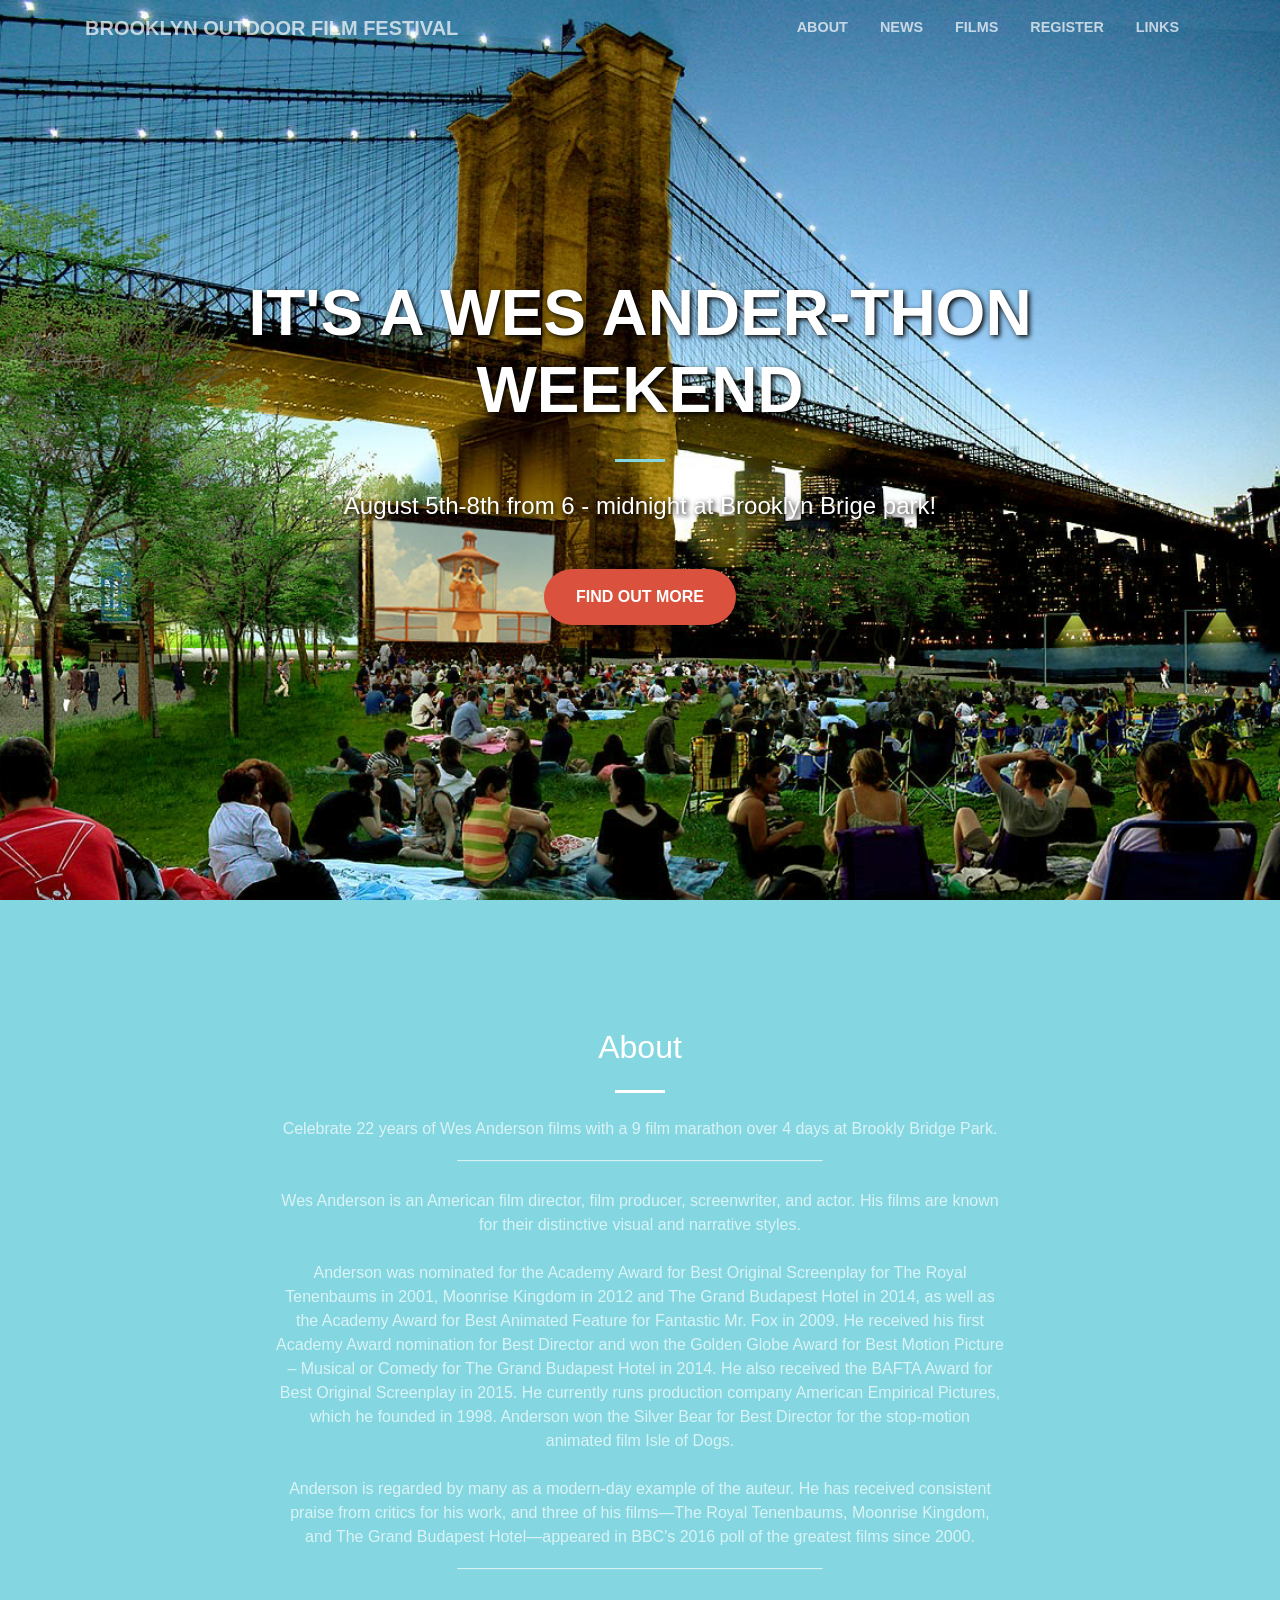
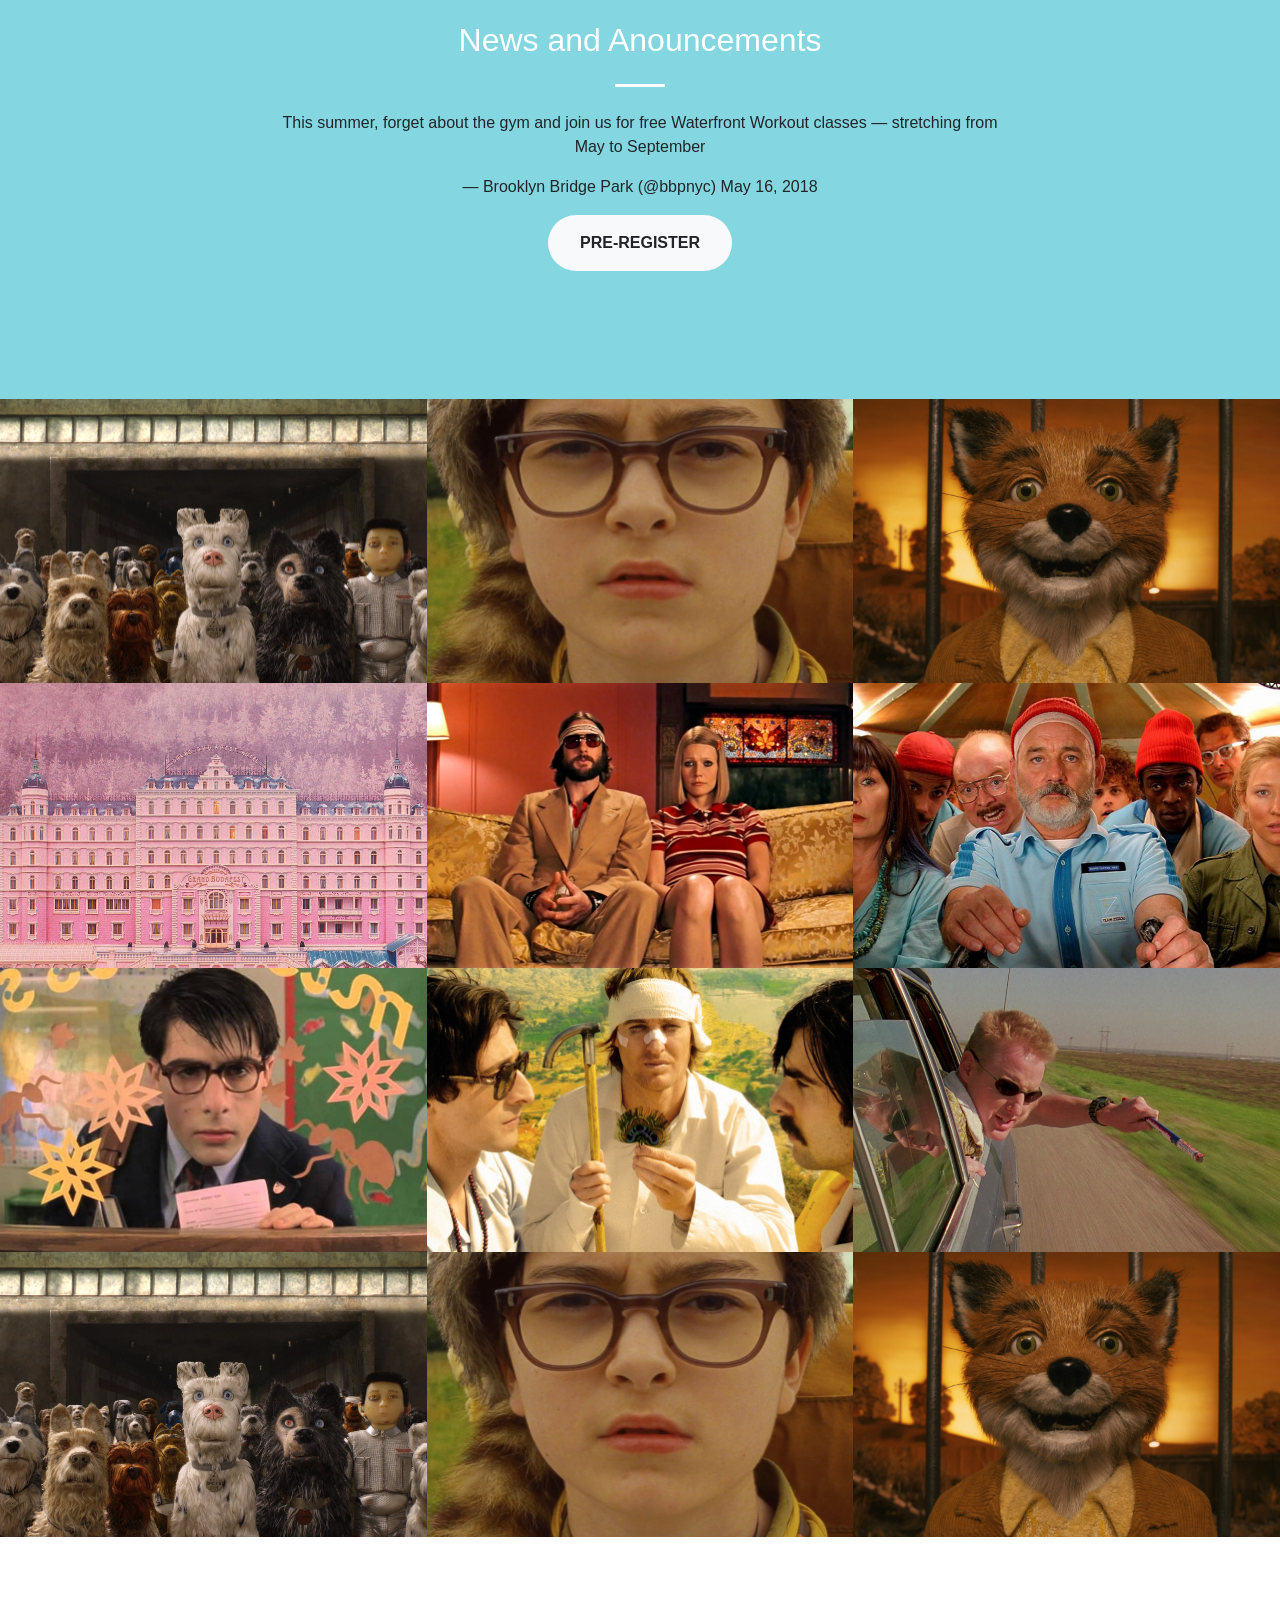
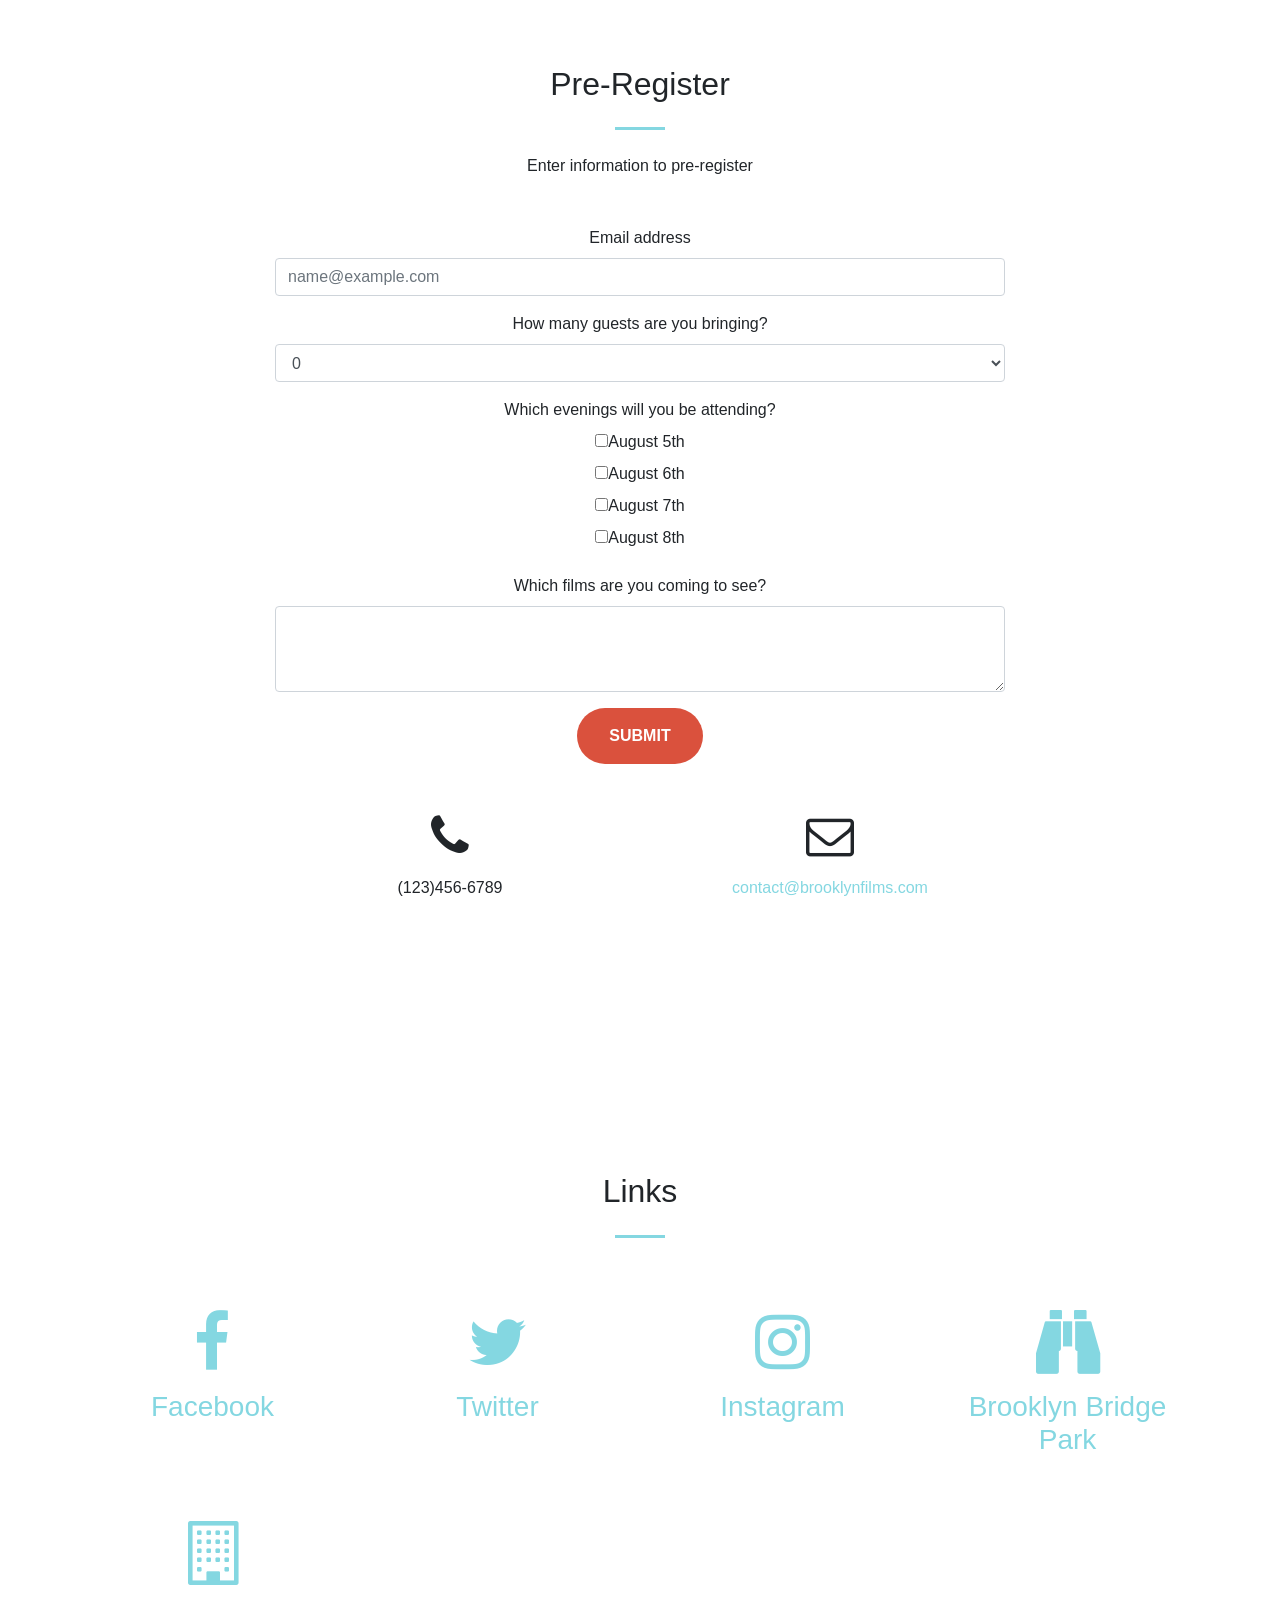
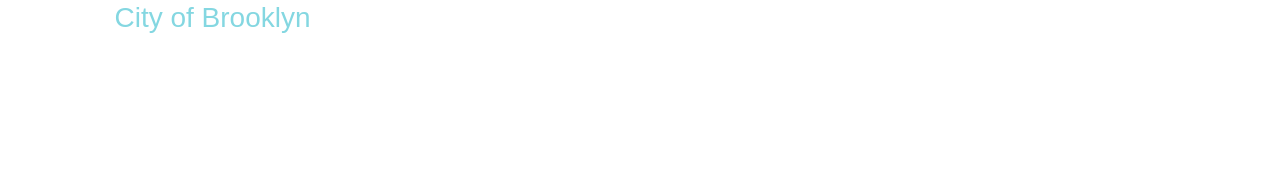
==== commit e3b13c4d: "final bootrap project" ====
--- a/index.html
+++ b/index.html
@@ -9,9 +9,10 @@
     <title>Brooklyn Outdoor Film Festival</title>
     
    
-    <link href="css/bootstrap.css" rel="stylesheet">
+    <link href="https://stackpath.bootstrapcdn.com/bootstrap/4.1.3/css/bootstrap.min.css" rel="stylesheet" integrity="sha384-MCw98/SFnGE8fJT3GXwEOngsV7Zt27NXFoaoApmYm81iuXoPkFOJwJ8ERdknLPMO" crossorigin="anonymous">
     <link href="vendor/font-awesome/css/font-awesome.min.css" rel="stylesheet" type="text/css">
     <link href="css/filmfestival.css" rel="stylesheet">
+    <link href="img/film.ico" rel="icon">
 
   </head>
 
@@ -28,7 +29,9 @@
             <li class="nav-item">
               <a class="nav-link js-scroll-trigger" href="#about">About</a>
             </li>
-            
+            <li class="nav-item">
+                <a class="nav-link js-scroll-trigger" href="#news">News</a>
+              </li>
             <li class="nav-item">
               <a class="nav-link js-scroll-trigger" href="#films">Films</a>
             </li>
@@ -52,7 +55,7 @@
             <hr>
           </div>
           <div class="col-lg-8 mx-auto">
-            <h4 class="mb-5 textshaddow">August 5th-8th from 6-mindnight at Brooklyn Brige park!</h4>
+            <h4 class="mb-5 textshaddow">August 5th-8th from 6 - midnight at Brooklyn Brige park!</h4>
             <a class="btn btn-primary btn-xl js-scroll-trigger" href="#about">Find Out More</a>
           </div>
         </div>
@@ -72,7 +75,14 @@
               Anderson was nominated for the Academy Award for Best Original Screenplay for The Royal Tenenbaums in 2001, Moonrise Kingdom in 2012 and The Grand Budapest Hotel in 2014, as well as the Academy Award for Best Animated Feature for Fantastic Mr. Fox in 2009. He received his first Academy Award nomination for Best Director and won the Golden Globe Award for Best Motion Picture – Musical or Comedy for The Grand Budapest Hotel in 2014. He also received the BAFTA Award for Best Original Screenplay in 2015. He currently runs production company American Empirical Pictures, which he founded in 1998. Anderson won the Silver Bear for Best Director for the stop-motion animated film Isle of Dogs.
               <br><br/>
               Anderson is regarded by many as a modern-day example of the auteur. He has received consistent praise from critics for his work, and three of his films—The Royal Tenenbaums, Moonrise Kingdom, and The Grand Budapest Hotel—appeared in BBC's 2016 poll of the greatest films since 2000.
-             </p>
+             
+             <br/>_________________________________________<br/><br/></p>
+             <h2 class="section-heading text-white" id="news">News and Anouncements</h2>
+             <hr class="light my-4">
+            <p class="text-faded mb-4">
+                <blockquote class="twitter-tweet" data-lang="en"><p lang="en" dir="ltr">This summer, forget about the gym and join us for free Waterfront Workout classes — stretching from May to September  </p>&mdash; Brooklyn Bridge Park (@bbpnyc) May 16, 2018</a></blockquote>
+                
+            </p>
             <a class="btn btn-light btn-xl js-scroll-trigger" href="#register">Pre-Register</a>
           </div>
         </div>
@@ -543,8 +553,8 @@
                 <input type="email" class="form-control" id="email" placeholder="name@example.com">
               </div>
               <div class="form-group">
-                <label for="email">How many guests are you bringing?</label>
-                <select class="form-control" id="email">
+                <label for="guests">How many guests are you bringing?</label>
+                <select class="form-control" id="guests">
                   <option>0</option>
                   <option>1</option>
                   <option>2</option>
@@ -558,10 +568,20 @@
                   <option>10</option>
                 </select>
               </div>
-            
+          
               <div class="form-group">
-                <label for="exampleFormControlTextarea1">Which films are you coming to see?</label>
-                <textarea class="form-control" id="exampleFormControlTextarea1" rows="3"></textarea>
+                <label for="days">Which evenings will you be attending?</label>
+                <div class="checkbox">
+                  <label><input type="checkbox" value="">August 5th</label><br/>
+                  <label><input type="checkbox" value="">August 6th</label><br/>
+                  <label><input type="checkbox" value="">August 7th</label><br/>
+                  <label><input type="checkbox" value="">August 8th</label><br/>
+                </div>
+              </div>
+
+              <div class="form-group">
+                <label for="FormControlTextarea1">Which films are you coming to see?</label>
+                <textarea class="form-control" id="FormControlTextarea1" rows="3"></textarea>
               </div>
                <button type="button" class="btn btn-primary btn-xl">Submit</button>
             </form>
@@ -621,18 +641,32 @@
               <h3 class="mb-3"><a href="https://www.brooklynbridgepark.org/">Brooklyn Bridge Park</a> </h3>
             </div>
           </div>
-        </div>
+          <div class="col-lg-3 col-md-6 text-center">
+            <div class="service-box mt-5 mx-auto">
+              <i class="fa fa-4x fa-building-o text-primary mb-3 sr-icons"></i>
+              <h3 class="mb-3"><a href="http://www.brooklyn-usa.org/">City of Brooklyn</a> </h3>
+            </div>
+          </div>
+        </div>
+      </div>
       </div>
     </section>
 
  
     <!-- Bootstrap core JavaScript -->
-    <script src="js/jquery.js"></script>
-    <script src="js/bootstrap.min.js"></script>
+    <!-- <script src="js/jquery.js"></script> -->
+    <script
+  src="https://code.jquery.com/jquery-3.3.1.min.js"
+  integrity="sha256-FgpCb/KJQlLNfOu91ta32o/NMZxltwRo8QtmkMRdAu8="
+  crossorigin="anonymous"></script>
+    <!-- <script src="js/bootstrap.js"></script> -->
+    <script src="https://stackpath.bootstrapcdn.com/bootstrap/4.1.3/js/bootstrap.min.js" integrity="sha384-ChfqqxuZUCnJSK3+MXmPNIyE6ZbWh2IMqE241rYiqJxyMiZ6OW/JmZQ5stwEULTy" crossorigin="anonymous"></script>
    
 <!--scripts-->
    <script src="js/creative.js"></script>
-  
+   <script src="js/smoothscroll.js"></script>
+   <script src="js/smoothinit.js"></script>
+      <script async src="https://platform.twitter.com/widgets.js" charset="utf-8"></script>
   </body>
 
 </html>
